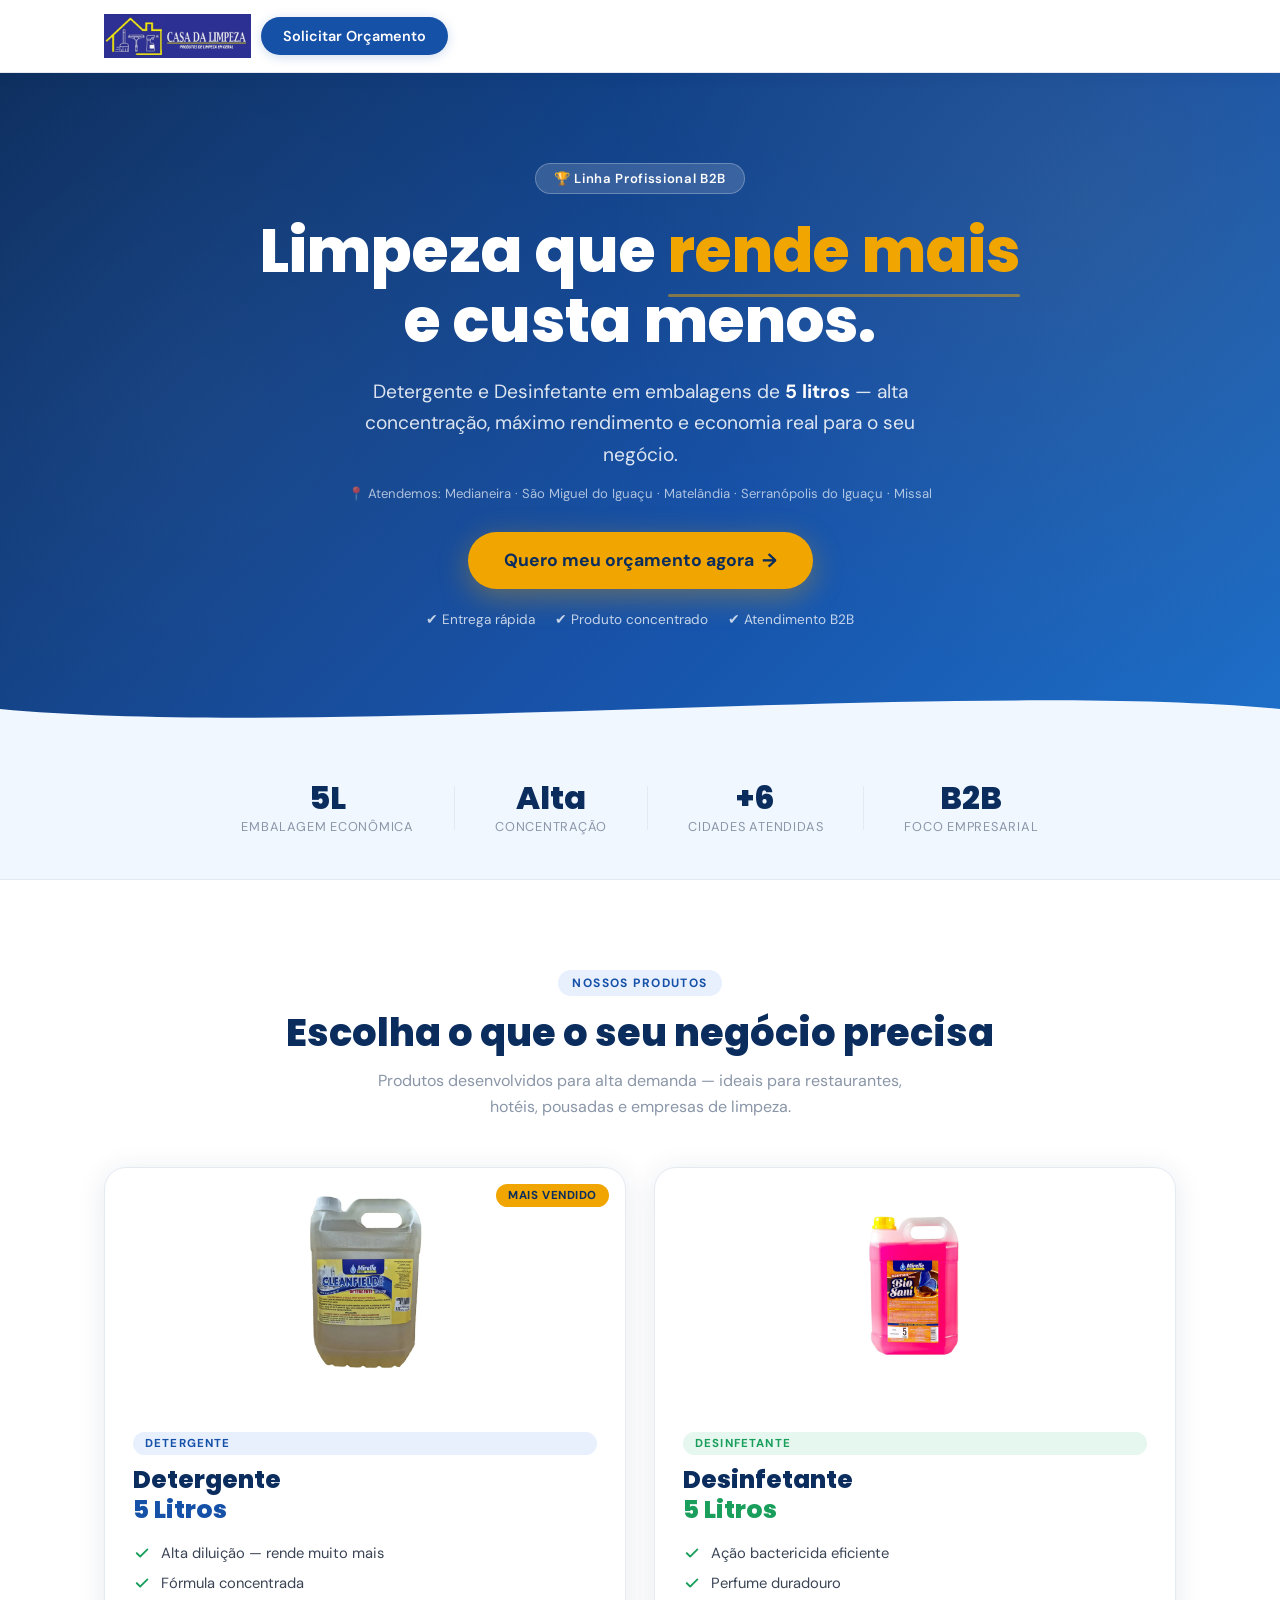
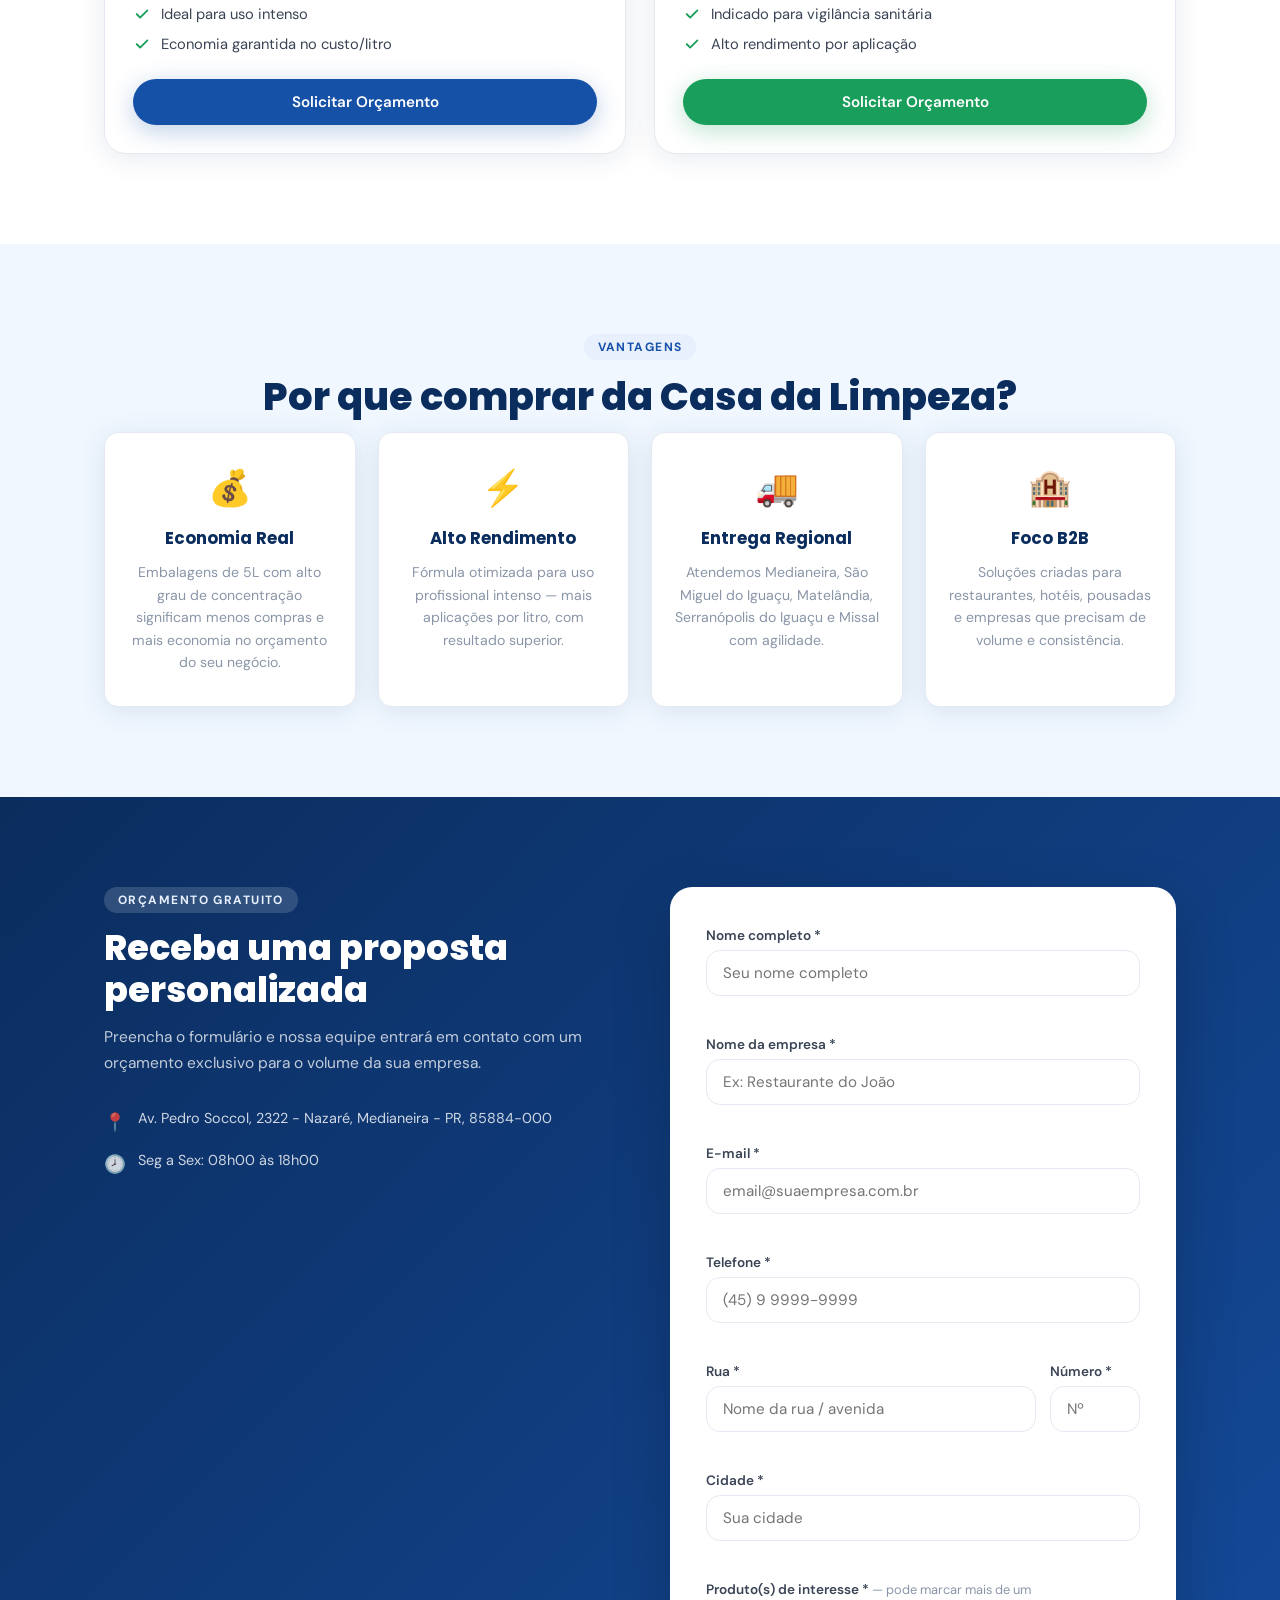
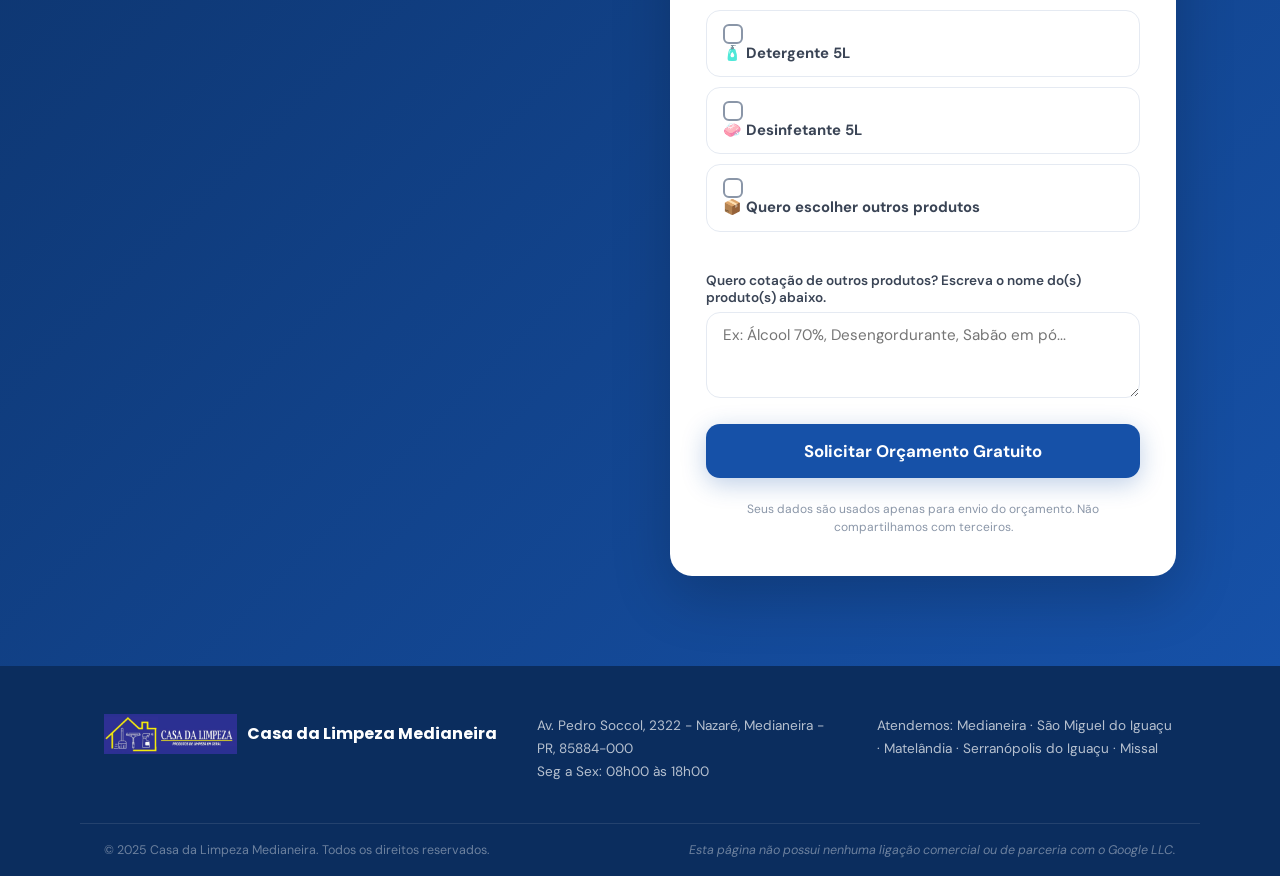
==== index.html @ df83e1aa "Update index.html" ====
<!DOCTYPE html>
<html lang="pt-BR">
<head>
  <meta charset="UTF-8" />
  <meta name="viewport" content="width=device-width, initial-scale=1.0" />
  <meta name="description" content="Casa da Limpeza Medianeira — Detergente e Desinfetante 5L de alto rendimento para restaurantes, hotéis e empresas. Solicite seu orçamento gratuito." />
  <meta name="robots" content="index, follow" />

  <!-- Google Ads Compliance: Esta página não possui nenhuma ligação comercial ou de parceria com o Google LLC. -->

  <title>Casa da Limpeza Medianeira | Produtos de Limpeza Profissional 5L</title>

  <!-- Google Tag Manager — substitua GTM-XXXXXXX pelo seu ID -->
  <script>(function(w,d,s,l,i){w[l]=w[l]||[];w[l].push({'gtm.start':
  new Date().getTime(),event:'gtm.js'});var f=d.getElementsByTagName(s)[0],
  j=d.createElement(s),dl=l!='dataLayer'?'&l='+l:'';j.async=true;j.src=
  'https://www.googletagmanager.com/gtm.js?id='+i+dl;f.parentNode.insertBefore(j,f);
  })(window,document,'script','dataLayer','GTM-XXXXXXX');</script>
  <!-- Fim Google Tag Manager -->

  <link rel="preconnect" href="https://fonts.googleapis.com" />
  <link rel="preconnect" href="https://fonts.gstatic.com" crossorigin />
  <link href="https://fonts.googleapis.com/css2?family=Poppins:wght@700;800&family=DM+Sans:opsz,wght@9..40,400;9..40,500;9..40,600&display=swap" rel="stylesheet" />
  <link rel="stylesheet" href="css/style.css" />
</head>
<body>

  <!-- GTM noscript -->
  <noscript><iframe src="https://www.googletagmanager.com/ns.html?id=GTM-XXXXXXX"
  height="0" width="0" style="display:none;visibility:hidden"></iframe></noscript>

  <!-- ===== HEADER ===== -->
  <header class="site-header">
    <div class="container header-inner">
      <div class="logo">
        <div class="logo">
  <img src="img/logo.png" alt="Casa da Limpeza Medianeira" class="logo-img" loading="lazy"
       onerror="this.style.display='none';document.querySelector('.logo-text').style.display='block'" />
  <span class="logo-text" style="display:none;">Casa da Limpeza</span>
      <a href="#formulario" class="btn btn-header">Solicitar Orçamento</a>
    </div>
  </header>

  <!-- ===== HERO ===== -->
  <section class="hero">
    <div class="hero-bg-pattern"></div>
    <div class="container hero-inner">
      <div class="hero-badge">🏆 Linha Profissional B2B</div>
      <h1 class="hero-title">
        Limpeza que <span class="highlight">rende mais</span><br/>e custa menos.
      </h1>
      <p class="hero-sub">
        Detergente e Desinfetante em embalagens de <strong>5 litros</strong> — alta concentração,
        máximo rendimento e economia real para o seu negócio.
      </p>
      <div class="hero-regions">
        📍 Atendemos: Medianeira · São Miguel do Iguaçu · Matelândia · Serranópolis do Iguaçu · Missal
      </div>
      <a href="#formulario" class="btn btn-hero">
        Quero meu orçamento agora <span class="btn-arrow">→</span>
      </a>
      <div class="hero-trust">
        <span>✔ Entrega rápida</span>
        <span>✔ Produto concentrado</span>
        <span>✔ Atendimento B2B</span>
      </div>
    </div>
    <div class="hero-wave">
      <svg viewBox="0 0 1440 80" preserveAspectRatio="none" xmlns="http://www.w3.org/2000/svg">
        <path d="M0,40 C360,80 1080,0 1440,40 L1440,80 L0,80 Z" fill="#f0f7ff"/>
      </svg>
    </div>
  </section>

  <!-- ===== STATS ===== -->
  <section class="stats-bar">
    <div class="container stats-inner">
      <div class="stat-item"><strong>5L</strong><span>Embalagem econômica</span></div>
      <div class="stat-divider"></div>
      <div class="stat-item"><strong>Alta</strong><span>Concentração</span></div>
      <div class="stat-divider"></div>
      <div class="stat-item"><strong>+6</strong><span>Cidades atendidas</span></div>
      <div class="stat-divider"></div>
      <div class="stat-item"><strong>B2B</strong><span>Foco empresarial</span></div>
    </div>
  </section>

  <!-- ===== PRODUTOS ===== -->
  <section class="produtos" id="produtos">
    <div class="container">
      <div class="section-label">Nossos Produtos</div>
      <h2 class="section-title">Escolha o que o seu negócio precisa</h2>
      <p class="section-sub">Produtos desenvolvidos para alta demanda — ideais para restaurantes, hotéis, pousadas e empresas de limpeza.</p>

      <div class="produtos-grid">

        <!-- Detergente -->
        <div class="produto-card">
          <div class="card-badge">Mais Vendido</div>
          <div class="card-img-wrap card-img-wrap--white">
            <img src="img/detergente.webp" alt="Detergente 5 Litros" loading="lazy" class="card-img" />
          </div>
          <div class="card-body">
            <div class="card-tag">Detergente</div>
            <h3 class="card-title">Detergente<br/><span>5 Litros</span></h3>
            <ul class="card-features">
              <li><svg class="icon-check" viewBox="0 0 20 20"><path d="M16.7 5.3a1 1 0 0 0-1.4 0L8 12.6 4.7 9.3a1 1 0 0 0-1.4 1.4l4 4a1 1 0 0 0 1.4 0l8-8a1 1 0 0 0 0-1.4z"/></svg>Alta diluição — rende muito mais</li>
              <li><svg class="icon-check" viewBox="0 0 20 20"><path d="M16.7 5.3a1 1 0 0 0-1.4 0L8 12.6 4.7 9.3a1 1 0 0 0-1.4 1.4l4 4a1 1 0 0 0 1.4 0l8-8a1 1 0 0 0 0-1.4z"/></svg>Fórmula concentrada</li>
              <li><svg class="icon-check" viewBox="0 0 20 20"><path d="M16.7 5.3a1 1 0 0 0-1.4 0L8 12.6 4.7 9.3a1 1 0 0 0-1.4 1.4l4 4a1 1 0 0 0 1.4 0l8-8a1 1 0 0 0 0-1.4z"/></svg>Ideal para uso intenso</li>
              <li><svg class="icon-check" viewBox="0 0 20 20"><path d="M16.7 5.3a1 1 0 0 0-1.4 0L8 12.6 4.7 9.3a1 1 0 0 0-1.4 1.4l4 4a1 1 0 0 0 1.4 0l8-8a1 1 0 0 0 0-1.4z"/></svg>Economia garantida no custo/litro</li>
            </ul>
            <a href="#formulario" class="btn btn-card" data-fill="detergente">Solicitar Orçamento</a>
          </div>
        </div>

        <!-- Desinfetante -->
        <div class="produto-card">
          <div class="card-img-wrap card-img-wrap--white">
            <img src="img/desinfetante.webp" alt="Desinfetante 5 Litros" loading="lazy" class="card-img" />
          </div>
          <div class="card-body">
            <div class="card-tag card-tag--green">Desinfetante</div>
            <h3 class="card-title">Desinfetante<br/><span class="txt-green">5 Litros</span></h3>
            <ul class="card-features">
              <li><svg class="icon-check icon-check--green" viewBox="0 0 20 20"><path d="M16.7 5.3a1 1 0 0 0-1.4 0L8 12.6 4.7 9.3a1 1 0 0 0-1.4 1.4l4 4a1 1 0 0 0 1.4 0l8-8a1 1 0 0 0 0-1.4z"/></svg>Ação bactericida eficiente</li>
              <li><svg class="icon-check icon-check--green" viewBox="0 0 20 20"><path d="M16.7 5.3a1 1 0 0 0-1.4 0L8 12.6 4.7 9.3a1 1 0 0 0-1.4 1.4l4 4a1 1 0 0 0 1.4 0l8-8a1 1 0 0 0 0-1.4z"/></svg>Perfume duradouro</li>
              <li><svg class="icon-check icon-check--green" viewBox="0 0 20 20"><path d="M16.7 5.3a1 1 0 0 0-1.4 0L8 12.6 4.7 9.3a1 1 0 0 0-1.4 1.4l4 4a1 1 0 0 0 1.4 0l8-8a1 1 0 0 0 0-1.4z"/></svg>Indicado para vigilância sanitária</li>
              <li><svg class="icon-check icon-check--green" viewBox="0 0 20 20"><path d="M16.7 5.3a1 1 0 0 0-1.4 0L8 12.6 4.7 9.3a1 1 0 0 0-1.4 1.4l4 4a1 1 0 0 0 1.4 0l8-8a1 1 0 0 0 0-1.4z"/></svg>Alto rendimento por aplicação</li>
            </ul>
            <a href="#formulario" class="btn btn-card btn-card--green" data-fill="desinfetante">Solicitar Orçamento</a>
          </div>
        </div>

      </div>
    </div>
  </section>

  <!-- ===== VANTAGENS ===== -->
  <section class="porque lazy-section">
    <div class="container">
      <div class="section-label">Vantagens</div>
      <h2 class="section-title">Por que comprar da Casa da Limpeza?</h2>
      <div class="vantagens-grid">
        <div class="vantagem-card lazy-item"><div class="vantagem-icon">💰</div><h4>Economia Real</h4><p>Embalagens de 5L com alto grau de concentração significam menos compras e mais economia no orçamento do seu negócio.</p></div>
        <div class="vantagem-card lazy-item"><div class="vantagem-icon">⚡</div><h4>Alto Rendimento</h4><p>Fórmula otimizada para uso profissional intenso — mais aplicações por litro, com resultado superior.</p></div>
        <div class="vantagem-card lazy-item"><div class="vantagem-icon">🚚</div><h4>Entrega Regional</h4><p>Atendemos Medianeira, São Miguel do Iguaçu, Matelândia, Serranópolis do Iguaçu e Missal com agilidade.</p></div>
        <div class="vantagem-card lazy-item"><div class="vantagem-icon">🏨</div><h4>Foco B2B</h4><p>Soluções criadas para restaurantes, hotéis, pousadas e empresas que precisam de volume e consistência.</p></div>
      </div>
    </div>
  </section>

  <!-- ===== FORMULÁRIO ===== -->
  <section class="formulario-section" id="formulario">
    <div class="container form-container">

      <div class="form-left lazy-section">
        <div class="section-label section-label--white">Orçamento Gratuito</div>
        <h2 class="form-title">Receba uma proposta<br/>personalizada</h2>
        <p class="form-desc">Preencha o formulário e nossa equipe entrará em contato com um orçamento exclusivo para o volume da sua empresa.</p>
        <div class="form-info">
          <div class="info-item"><span class="info-icon">📍</span><span>Av. Pedro Soccol, 2322 - Nazaré, Medianeira - PR, 85884-000</span></div>
          <div class="info-item"><span class="info-icon">🕗</span><span>Seg a Sex: 08h00 às 18h00</span></div>
        </div>
      </div>

      <div class="form-right">
        <form id="lead-form" class="lead-form" novalidate>

          <!-- DADOS PESSOAIS -->
          <div class="form-group">
            <label for="nome">Nome completo *</label>
            <input type="text" id="nome" name="nome" placeholder="Seu nome completo" required autocomplete="name" />
            <span class="field-error" id="erro-nome"></span>
          </div>

          <div class="form-group">
            <label for="empresa">Nome da empresa *</label>
            <input type="text" id="empresa" name="empresa" placeholder="Ex: Restaurante do João" required />
            <span class="field-error" id="erro-empresa"></span>
          </div>

          <div class="form-group">
            <label for="email">E-mail *</label>
            <input type="email" id="email" name="email" placeholder="email@suaempresa.com.br" required autocomplete="email" />
            <span class="field-error" id="erro-email"></span>
          </div>

          <div class="form-group">
            <label for="telefone">Telefone *</label>
            <input type="tel" id="telefone" name="telefone" placeholder="(45) 9 9999-9999" maxlength="16" required autocomplete="tel" />
            <span class="field-error" id="erro-telefone"></span>
          </div>

          <!-- ENDEREÇO -->
          <div class="form-row">
            <div class="form-group form-group--grow">
              <label for="rua">Rua *</label>
              <input type="text" id="rua" name="rua" placeholder="Nome da rua / avenida" required autocomplete="address-line1" />
              <span class="field-error" id="erro-rua"></span>
            </div>
            <div class="form-group form-group--num">
              <label for="numero">Número *</label>
              <input type="text" id="numero" name="numero" placeholder="Nº" required />
              <span class="field-error" id="erro-numero"></span>
            </div>
          </div>

          <div class="form-group">
            <label for="cidade">Cidade *</label>
            <input type="text" id="cidade" name="cidade" placeholder="Sua cidade" required autocomplete="address-level2" />
            <span class="field-error" id="erro-cidade"></span>
          </div>

          <!-- PRODUTOS SELECIONADOS: IMAGENS -->
          <div class="produtos-selecionados" id="produtos-selecionados" style="display:none;">
            <p class="produtos-selecionados__label">Produto(s) selecionado(s):</p>
            <div class="produtos-thumbs" id="produtos-thumbs"></div>
          </div>

          <!-- CHECKBOXES DE PRODUTO -->
          <div class="form-group">
            <label class="label-principal">Produto(s) de interesse *
              <span class="label-hint">— pode marcar mais de um</span>
            </label>
            <div class="checkboxes-wrap">

              <label class="checkbox-item" for="cb-detergente">
                <input type="checkbox" id="cb-detergente" name="produtos" value="Detergente 5L" />
                <span class="checkbox-custom"></span>
                <span class="checkbox-label"><strong>🧴 Detergente 5L</strong></span>
              </label>

              <label class="checkbox-item" for="cb-desinfetante">
                <input type="checkbox" id="cb-desinfetante" name="produtos" value="Desinfetante 5L" />
                <span class="checkbox-custom"></span>
                <span class="checkbox-label"><strong>🧼 Desinfetante 5L</strong></span>
              </label>

              <label class="checkbox-item" for="cb-outros">
                <input type="checkbox" id="cb-outros" name="produtos" value="Quero escolher outros produtos" />
                <span class="checkbox-custom"></span>
                <span class="checkbox-label"><strong>📦 Quero escolher outros produtos</strong></span>
              </label>

            </div>
            <span class="field-error" id="erro-produtos"></span>
          </div>

          <!-- TEXTAREA: OUTROS PRODUTOS -->
          <div class="form-group">
            <label for="outros-produtos">Quero cotação de outros produtos? Escreva o nome do(s) produto(s) abaixo.</label>
            <textarea id="outros-produtos" name="outros-produtos" rows="3"
              placeholder="Ex: Álcool 70%, Desengordurante, Sabão em pó..."></textarea>
          </div>

          <button type="submit" class="btn btn-submit" id="btn-submit">
            <span class="btn-text">Solicitar Orçamento Gratuito</span>
            <span class="btn-loader" style="display:none;">⏳ Enviando...</span>
          </button>

          <p class="form-legal">Seus dados são usados apenas para envio do orçamento. Não compartilhamos com terceiros.</p>
        </form>

        <div class="form-success" id="form-success" style="display:none;">
          <div class="success-icon">✅</div>
          <h3>Recebemos sua solicitação!</h3>
          <p>Nossa equipe entrará em contato em breve com sua proposta personalizada.</p>
        </div>
      </div>

    </div>
  </section>

  <!-- ===== FOOTER ===== -->
  <footer class="site-footer">
    <div class="container footer-inner">
      <div class="footer-logo">
        <img src="img/logo.png" alt="Casa da Limpeza" loading="lazy" onerror="this.style.display='none'" />
        <span>Casa da Limpeza Medianeira</span>
      </div>
      <div class="footer-info">
        <p>Av. Pedro Soccol, 2322 - Nazaré, Medianeira - PR, 85884-000</p>
        <p>Seg a Sex: 08h00 às 18h00</p>
      </div>
      <div class="footer-regions">
        <p>Atendemos: Medianeira · São Miguel do Iguaçu · Matelândia · Serranópolis do Iguaçu · Missal</p>
      </div>
    </div>
    <div class="footer-bottom">
      <p>© 2025 Casa da Limpeza Medianeira. Todos os direitos reservados.</p>
      <p class="footer-disclaimer">Esta página não possui nenhuma ligação comercial ou de parceria com o Google LLC.</p>
    </div>
  </footer>

  <script src="js/main.js"></script>
</body>
</html>
---- css/style.css ----
/* =============================================
   CASA DA LIMPEZA — style.css
   Fonte: Poppins (display) + DM Sans (body)
   Paleta: Azul profissional + Verde higiene
============================================= */

:root {
  --blue-dark:   #0b2d5e;
  --blue-mid:    #1651a8;
  --blue-light:  #e8f0fe;
  --green:       #1a9e5c;
  --green-light: #e6f7ef;
  --accent:      #f0a500;
  --white:       #ffffff;
  --gray-50:     #f0f7ff;
  --gray-100:    #e5eaf2;
  --gray-400:    #8a96a8;
  --gray-700:    #3a4455;
  --gray-900:    #111827;
  --radius:      14px;
  --radius-lg:   22px;
  --shadow-card: 0 4px 28px rgba(11,45,94,0.10);
  --shadow-btn:  0 6px 24px rgba(21,81,168,0.28);
  --transition:  0.25s ease;
  --font-display:'Poppins', sans-serif;
  --font-body:   'DM Sans', sans-serif;
}

*, *::before, *::after { box-sizing: border-box; margin: 0; padding: 0; }
html { scroll-behavior: smooth; }
body {
  font-family: var(--font-body);
  color: var(--gray-900);
  background: var(--white);
  -webkit-font-smoothing: antialiased;
  overflow-x: hidden;
}
img { max-width: 100%; display: block; }
a { text-decoration: none; }

/* ---- CONTAINER ---- */
.container {
  width: 100%;
  max-width: 1120px;
  margin: 0 auto;
  padding: 0 24px;
}

/* =============================================
   BOTÕES
============================================= */
.btn {
  display: inline-flex;
  align-items: center;
  gap: 8px;
  font-family: var(--font-body);
  font-weight: 600;
  font-size: 1rem;
  border-radius: 50px;
  cursor: pointer;
  transition: var(--transition);
  border: none;
  outline: none;
  text-align: center;
}

.btn-header {
  background: var(--blue-mid);
  color: var(--white);
  padding: 10px 22px;
  font-size: 0.9rem;
  box-shadow: 0 2px 12px rgba(21,81,168,0.2);
}
.btn-header:hover { background: var(--blue-dark); transform: translateY(-1px); }

.btn-hero {
  background: var(--accent);
  color: var(--blue-dark);
  padding: 16px 36px;
  font-size: 1.1rem;
  font-weight: 700;
  box-shadow: 0 8px 30px rgba(240,165,0,0.35);
  margin-top: 28px;
}
.btn-hero:hover { transform: translateY(-3px); box-shadow: 0 12px 36px rgba(240,165,0,0.45); }
.btn-arrow { font-size: 1.2rem; transition: transform 0.2s; }
.btn-hero:hover .btn-arrow { transform: translateX(4px); }

.btn-card {
  background: var(--blue-mid);
  color: var(--white);
  padding: 13px 28px;
  font-size: 0.95rem;
  width: 100%;
  justify-content: center;
  box-shadow: var(--shadow-btn);
}
.btn-card:hover { background: var(--blue-dark); transform: translateY(-2px); }
.btn-card--green { background: var(--green); box-shadow: 0 6px 24px rgba(26,158,92,0.28); }
.btn-card--green:hover { background: #157a48; }

.btn-submit {
  background: var(--blue-mid);
  color: var(--white);
  padding: 16px 32px;
  font-size: 1.05rem;
  font-weight: 700;
  width: 100%;
  justify-content: center;
  box-shadow: var(--shadow-btn);
  margin-top: 8px;
  border-radius: var(--radius);
}
.btn-submit:hover { background: var(--blue-dark); transform: translateY(-2px); }
.btn-submit:disabled { opacity: 0.7; cursor: not-allowed; transform: none; }

/* =============================================
   LABELS E TÍTULOS DE SEÇÃO
============================================= */
.section-label {
  display: inline-block;
  font-size: 0.75rem;
  font-weight: 700;
  letter-spacing: 0.12em;
  text-transform: uppercase;
  color: var(--blue-mid);
  background: var(--blue-light);
  border-radius: 50px;
  padding: 5px 14px;
  margin-bottom: 14px;
}
.section-label--white {
  color: var(--blue-light);
  background: rgba(255,255,255,0.15);
}
.section-title {
  font-family: var(--font-display);
  font-size: clamp(1.7rem, 3.5vw, 2.4rem);
  font-weight: 800;
  color: var(--blue-dark);
  line-height: 1.2;
  margin-bottom: 12px;
}
.section-sub {
  color: var(--gray-400);
  font-size: 1rem;
  max-width: 560px;
  line-height: 1.6;
  margin: 0 auto 48px;
  text-align: center;
}

/* =============================================
   HEADER
============================================= */
.site-header {
  position: sticky;
  top: 0;
  z-index: 100;
  background: var(--white);
  border-bottom: 1px solid var(--gray-100);
  box-shadow: 0 2px 16px rgba(11,45,94,0.07);
}
.header-inner {
  display: flex;
  align-items: center;
  justify-content: space-between;
  padding-top: 14px;
  padding-bottom: 14px;
}
.logo { display: flex; align-items: center; gap: 10px; }
.logo-img { height: 44px; width: auto; }
.logo-text {
  font-family: var(--font-display);
  font-weight: 800;
  font-size: 1.1rem;
  color: var(--blue-dark);
}

/* =============================================
   HERO
============================================= */
.hero {
  position: relative;
  background: linear-gradient(135deg, var(--blue-dark) 0%, var(--blue-mid) 60%, #1e6fc8 100%);
  color: var(--white);
  padding: 90px 0 110px;
  overflow: hidden;
  text-align: center;
}
.hero-bg-pattern {
  position: absolute;
  inset: 0;
  background-image:
    radial-gradient(circle at 15% 50%, rgba(255,255,255,0.04) 0%, transparent 50%),
    radial-gradient(circle at 85% 20%, rgba(240,165,0,0.08) 0%, transparent 40%);
  pointer-events: none;
}
.hero-inner {
  position: relative;
  z-index: 2;
  display: flex;
  flex-direction: column;
  align-items: center;
}
.hero-badge {
  display: inline-block;
  background: rgba(255,255,255,0.15);
  border: 1px solid rgba(255,255,255,0.25);
  border-radius: 50px;
  padding: 6px 18px;
  font-size: 0.82rem;
  font-weight: 600;
  letter-spacing: 0.05em;
  margin-bottom: 22px;
  backdrop-filter: blur(8px);
}
.hero-title {
  font-family: var(--font-display);
  font-size: clamp(2rem, 5.5vw, 3.8rem);
  font-weight: 800;
  line-height: 1.15;
  margin-bottom: 20px;
}
.highlight {
  color: var(--accent);
  position: relative;
}
.highlight::after {
  content: '';
  position: absolute;
  bottom: -4px; left: 0; right: 0;
  height: 3px;
  background: var(--accent);
  border-radius: 2px;
  opacity: 0.5;
}
.hero-sub {
  font-size: clamp(1rem, 2vw, 1.2rem);
  color: rgba(255,255,255,0.85);
  max-width: 580px;
  line-height: 1.65;
}
.hero-sub strong { color: var(--white); }
.hero-regions {
  font-size: 0.82rem;
  color: rgba(255,255,255,0.65);
  margin-top: 12px;
  line-height: 1.6;
}
.hero-trust {
  display: flex;
  gap: 20px;
  flex-wrap: wrap;
  justify-content: center;
  margin-top: 22px;
  font-size: 0.85rem;
  color: rgba(255,255,255,0.75);
}
.hero-wave {
  position: absolute;
  bottom: -1px; left: 0; right: 0;
  line-height: 0;
}
.hero-wave svg { width: 100%; height: 60px; }

/* =============================================
   STATS
============================================= */
.stats-bar {
  background: var(--gray-50);
  padding: 36px 0;
  border-bottom: 1px solid var(--gray-100);
}
.stats-inner {
  display: flex;
  align-items: center;
  justify-content: center;
  flex-wrap: wrap;
}
.stat-item {
  display: flex;
  flex-direction: column;
  align-items: center;
  padding: 8px 40px;
  text-align: center;
}
.stat-item strong {
  font-family: var(--font-display);
  font-size: 2rem;
  font-weight: 800;
  color: var(--blue-dark);
  line-height: 1;
}
.stat-item span {
  font-size: 0.8rem;
  color: var(--gray-400);
  margin-top: 4px;
  text-transform: uppercase;
  letter-spacing: 0.06em;
}
.stat-divider {
  width: 1px;
  height: 44px;
  background: var(--gray-100);
}

/* =============================================
   PRODUTOS
============================================= */
.produtos {
  padding: 90px 0;
  text-align: center;
}
.produtos-grid {
  display: grid;
  grid-template-columns: 1fr 1fr;
  gap: 28px;
  margin-top: 8px;
}
.produto-card {
  background: var(--white);
  border: 1.5px solid var(--gray-100);
  border-radius: var(--radius-lg);
  box-shadow: var(--shadow-card);
  position: relative;
  overflow: hidden;
  transition: transform 0.3s ease, box-shadow 0.3s ease;
  text-align: left;
  display: flex;
  flex-direction: column;
}
.produto-card:hover {
  transform: translateY(-6px);
  box-shadow: 0 16px 48px rgba(11,45,94,0.15);
}
.card-badge {
  position: absolute;
  top: 16px; right: 16px;
  background: var(--accent);
  color: var(--blue-dark);
  font-size: 0.72rem;
  font-weight: 700;
  padding: 4px 12px;
  border-radius: 50px;
  text-transform: uppercase;
  letter-spacing: 0.05em;
  z-index: 2;
}
.card-img-wrap {
  display: flex;
  align-items: center;
  justify-content: center;
  min-height: 220px;
  padding: 28px;
}
.card-img-wrap--blue { background: linear-gradient(135deg, var(--blue-light) 0%, #ddeeff 100%); }
.card-img-wrap--green { background: linear-gradient(135deg, var(--green-light) 0%, #c8f0dc 100%); }
.card-img {
  max-height: 180px;
  object-fit: contain;
  transition: transform 0.3s ease;
}
.produto-card:hover .card-img { transform: scale(1.05); }
.card-body { padding: 28px; flex: 1; display: flex; flex-direction: column; }
.card-tag {
  display: inline-block;
  font-size: 0.72rem;
  font-weight: 700;
  letter-spacing: 0.1em;
  text-transform: uppercase;
  color: var(--blue-mid);
  background: var(--blue-light);
  border-radius: 50px;
  padding: 4px 12px;
  margin-bottom: 10px;
}
.card-tag--green { color: var(--green); background: var(--green-light); }
.card-title {
  font-family: var(--font-display);
  font-size: 1.55rem;
  font-weight: 800;
  color: var(--blue-dark);
  line-height: 1.2;
  margin-bottom: 18px;
}
.card-title span { color: var(--blue-mid); }
.txt-green { color: var(--green) !important; }
.card-features {
  list-style: none;
  margin-bottom: 24px;
  flex: 1;
  display: flex;
  flex-direction: column;
  gap: 10px;
}
.card-features li {
  display: flex;
  align-items: flex-start;
  gap: 10px;
  font-size: 0.92rem;
  color: var(--gray-700);
  line-height: 1.4;
}
.icon-check { width: 18px; height: 18px; fill: var(--green); flex-shrink: 0; margin-top: 1px; }
.icon-check--green { fill: var(--green); }

/* =============================================
   VANTAGENS
============================================= */
.porque {
  background: var(--gray-50);
  padding: 90px 0;
  text-align: center;
}
.vantagens-grid {
  display: grid;
  grid-template-columns: repeat(4, 1fr);
  gap: 22px;
  margin-top: 8px;
}
.vantagem-card {
  background: var(--white);
  border-radius: var(--radius);
  padding: 32px 22px;
  text-align: center;
  box-shadow: var(--shadow-card);
  border: 1px solid var(--gray-100);
  transition: transform 0.3s ease;
}
.vantagem-card:hover { transform: translateY(-4px); }
.vantagem-icon { font-size: 2.2rem; margin-bottom: 14px; display: block; }
.vantagem-card h4 {
  font-family: var(--font-display);
  font-size: 1.05rem;
  font-weight: 700;
  color: var(--blue-dark);
  margin-bottom: 10px;
}
.vantagem-card p { font-size: 0.88rem; color: var(--gray-400); line-height: 1.6; }

/* =============================================
   FORMULÁRIO
============================================= */
.formulario-section {
  background: linear-gradient(135deg, var(--blue-dark) 0%, var(--blue-mid) 100%);
  padding: 90px 0;
}
.form-container {
  display: grid;
  grid-template-columns: 1fr 1fr;
  gap: 60px;
  align-items: start;
}
.form-title {
  font-family: var(--font-display);
  font-size: clamp(1.6rem, 3vw, 2.2rem);
  font-weight: 800;
  color: var(--white);
  line-height: 1.2;
  margin-bottom: 14px;
}
.form-desc {
  color: rgba(255,255,255,0.75);
  font-size: 0.97rem;
  line-height: 1.65;
  margin-bottom: 32px;
}
.form-info { display: flex; flex-direction: column; gap: 14px; }
.info-item {
  display: flex;
  align-items: flex-start;
  gap: 12px;
  color: rgba(255,255,255,0.8);
  font-size: 0.9rem;
  line-height: 1.5;
}
.info-icon { font-size: 1.1rem; flex-shrink: 0; margin-top: 1px; }

/* ---- CARD DO FORM ---- */
.form-right {
  background: var(--white);
  border-radius: var(--radius-lg);
  padding: 40px 36px;
  box-shadow: 0 20px 60px rgba(0,0,0,0.2);
}
.lead-form { display: flex; flex-direction: column; gap: 18px; }

/* ---- GRUPOS ---- */
.form-group { display: flex; flex-direction: column; gap: 6px; }
.form-row {
  display: flex;
  gap: 14px;
  align-items: flex-start;
}
.form-group--grow { flex: 1; }
.form-group--num { width: 90px; flex-shrink: 0; }

.form-group label,
.label-principal {
  font-size: 0.85rem;
  font-weight: 600;
  color: var(--gray-700);
  display: block;
}
.label-hint {
  font-weight: 400;
  font-size: 0.8rem;
  color: var(--gray-400);
}

/* ---- INPUTS ---- */
.form-group input,
.form-group textarea {
  width: 100%;
  padding: 12px 16px;
  border: 1.5px solid var(--gray-100);
  border-radius: var(--radius);
  font-family: var(--font-body);
  font-size: 0.95rem;
  color: var(--gray-900);
  background: var(--white);
  transition: border-color 0.2s, box-shadow 0.2s;
  outline: none;
  resize: vertical;
}
.form-group input:focus,
.form-group textarea:focus {
  border-color: var(--blue-mid);
  box-shadow: 0 0 0 3px rgba(21,81,168,0.12);
}
.form-group input.invalid,
.form-group textarea.invalid { border-color: #e53935; box-shadow: 0 0 0 3px rgba(229,57,53,0.10); }
.form-group input.valid { border-color: var(--green); }

.field-error { font-size: 0.78rem; color: #e53935; min-height: 16px; display: block; }

/* =============================================
   PRODUTOS SELECIONADOS — THUMBS
============================================= */
.produtos-selecionados {
  background: var(--gray-50);
  border: 1.5px solid var(--gray-100);
  border-radius: var(--radius);
  padding: 16px;
  transition: all 0.3s ease;
}
.produtos-selecionados__label {
  font-size: 0.8rem;
  font-weight: 600;
  color: var(--gray-400);
  text-transform: uppercase;
  letter-spacing: 0.08em;
  margin-bottom: 12px;
}
.produtos-thumbs {
  display: flex;
  gap: 12px;
  flex-wrap: wrap;
  align-items: center;
}
.produto-thumb {
  display: flex;
  flex-direction: column;
  align-items: center;
  gap: 6px;
  animation: fadeInThumb 0.3s ease;
}
@keyframes fadeInThumb {
  from { opacity: 0; transform: scale(0.85); }
  to   { opacity: 1; transform: scale(1); }
}
.produto-thumb img {
  width: 72px;
  height: 72px;
  object-fit: contain;
  border-radius: 10px;
  background: var(--white);
  border: 1.5px solid var(--gray-100);
  padding: 6px;
}
.produto-thumb span {
  font-size: 0.72rem;
  font-weight: 600;
  color: var(--blue-dark);
  text-align: center;
  max-width: 80px;
  line-height: 1.3;
}

/* =============================================
   CHECKBOXES CUSTOMIZADOS
============================================= */
.checkboxes-wrap {
  display: flex;
  flex-direction: column;
  gap: 10px;
  margin-top: 6px;
}
.checkbox-item {
  display: flex;
  align-items: center;
  gap: 12px;
  padding: 13px 16px;
  border: 1.5px solid var(--gray-100);
  border-radius: var(--radius);
  cursor: pointer;
  transition: border-color 0.2s, background 0.2s;
  user-select: none;
}
.checkbox-item:hover {
  border-color: var(--blue-mid);
  background: var(--blue-light);
}
.checkbox-item input[type="checkbox"] {
  display: none;
}
.checkbox-custom {
  width: 20px;
  height: 20px;
  border: 2px solid var(--gray-400);
  border-radius: 6px;
  flex-shrink: 0;
  display: flex;
  align-items: center;
  justify-content: center;
  transition: border-color 0.2s, background 0.2s;
  position: relative;
}
.checkbox-custom::after {
  content: '';
  width: 10px;
  height: 6px;
  border-left: 2px solid var(--white);
  border-bottom: 2px solid var(--white);
  transform: rotate(-45deg) translateY(-1px);
  opacity: 0;
  transition: opacity 0.15s;
}
.checkbox-item input[type="checkbox"]:checked ~ .checkbox-custom {
  background: var(--blue-mid);
  border-color: var(--blue-mid);
}
.checkbox-item input[type="checkbox"]:checked ~ .checkbox-custom::after {
  opacity: 1;
}
.checkbox-item input[type="checkbox"]:checked ~ .checkbox-label {
  color: var(--blue-dark);
}
.checkbox-item:has(input:checked) {
  border-color: var(--blue-mid);
  background: var(--blue-light);
}
.checkbox-label { font-size: 0.93rem; color: var(--gray-700); line-height: 1.3; }

/* ---- LEGAL ---- */
.form-legal {
  font-size: 0.75rem;
  color: var(--gray-400);
  text-align: center;
  line-height: 1.5;
  margin-top: 4px;
}

/* ---- SUCESSO ---- */
.form-success { text-align: center; padding: 48px 20px; }
.success-icon { font-size: 3.5rem; margin-bottom: 18px; }
.form-success h3 {
  font-family: var(--font-display);
  font-size: 1.5rem;
  color: var(--blue-dark);
  margin-bottom: 10px;
}
.form-success p { color: var(--gray-400); font-size: 0.95rem; line-height: 1.6; }

/* =============================================
   FOOTER
============================================= */
.site-footer {
  background: var(--blue-dark);
  color: rgba(255,255,255,0.7);
  padding: 48px 0 0;
}
.footer-inner {
  display: grid;
  grid-template-columns: auto 1fr 1fr;
  gap: 40px;
  align-items: start;
  padding-bottom: 40px;
}
.footer-logo { display: flex; align-items: center; gap: 10px; }
.footer-logo img { height: 40px; width: auto; }
.footer-logo span {
  font-family: var(--font-display);
  font-weight: 700;
  font-size: 1rem;
  color: var(--white);
}
.footer-info p, .footer-regions p { font-size: 0.85rem; line-height: 1.7; }
.footer-bottom {
  border-top: 1px solid rgba(255,255,255,0.1);
  padding: 18px 24px;
  display: flex;
  justify-content: space-between;
  align-items: center;
  flex-wrap: wrap;
  gap: 8px;
  font-size: 0.78rem;
  color: rgba(255,255,255,0.4);
  max-width: 1120px;
  margin: 0 auto;
  width: 100%;
}
.footer-disclaimer { font-style: italic; }

/* =============================================
   LAZY ANIMATION
============================================= */
.lazy-section, .lazy-item {
  opacity: 0;
  transform: translateY(28px);
  transition: opacity 0.55s ease, transform 0.55s ease;
}
.lazy-section.visible, .lazy-item.visible { opacity: 1; transform: translateY(0); }
.lazy-item:nth-child(2) { transition-delay: 0.1s; }
.lazy-item:nth-child(3) { transition-delay: 0.2s; }
.lazy-item:nth-child(4) { transition-delay: 0.3s; }

/* =============================================
   RESPONSIVE — TABLET (≤ 900px)
============================================= */
@media (max-width: 900px) {
  .vantagens-grid { grid-template-columns: 1fr 1fr; }
  .form-container { grid-template-columns: 1fr; gap: 36px; }
  .footer-inner { grid-template-columns: 1fr; gap: 20px; }
  .stat-item { padding: 8px 20px; }
  .stat-divider { display: none; }
}

/* =============================================
   RESPONSIVE — MOBILE (≤ 640px)
============================================= */
@media (max-width: 640px) {
  .hero { padding: 70px 0 90px; }
  .logo-img { height: 36px; }
  .btn-header { padding: 8px 16px; font-size: 0.82rem; }

  .produtos { padding: 60px 0; }
  .produtos-grid { grid-template-columns: 1fr; }
  .card-img-wrap { min-height: 180px; }

  .porque { padding: 60px 0; }
  .vantagens-grid { grid-template-columns: 1fr; }

  .formulario-section { padding: 60px 0; }
  .form-right { padding: 28px 20px; }

  .form-row { flex-direction: column; }
  .form-group--num { width: 100%; }

  .footer-bottom { flex-direction: column; text-align: center; }
}
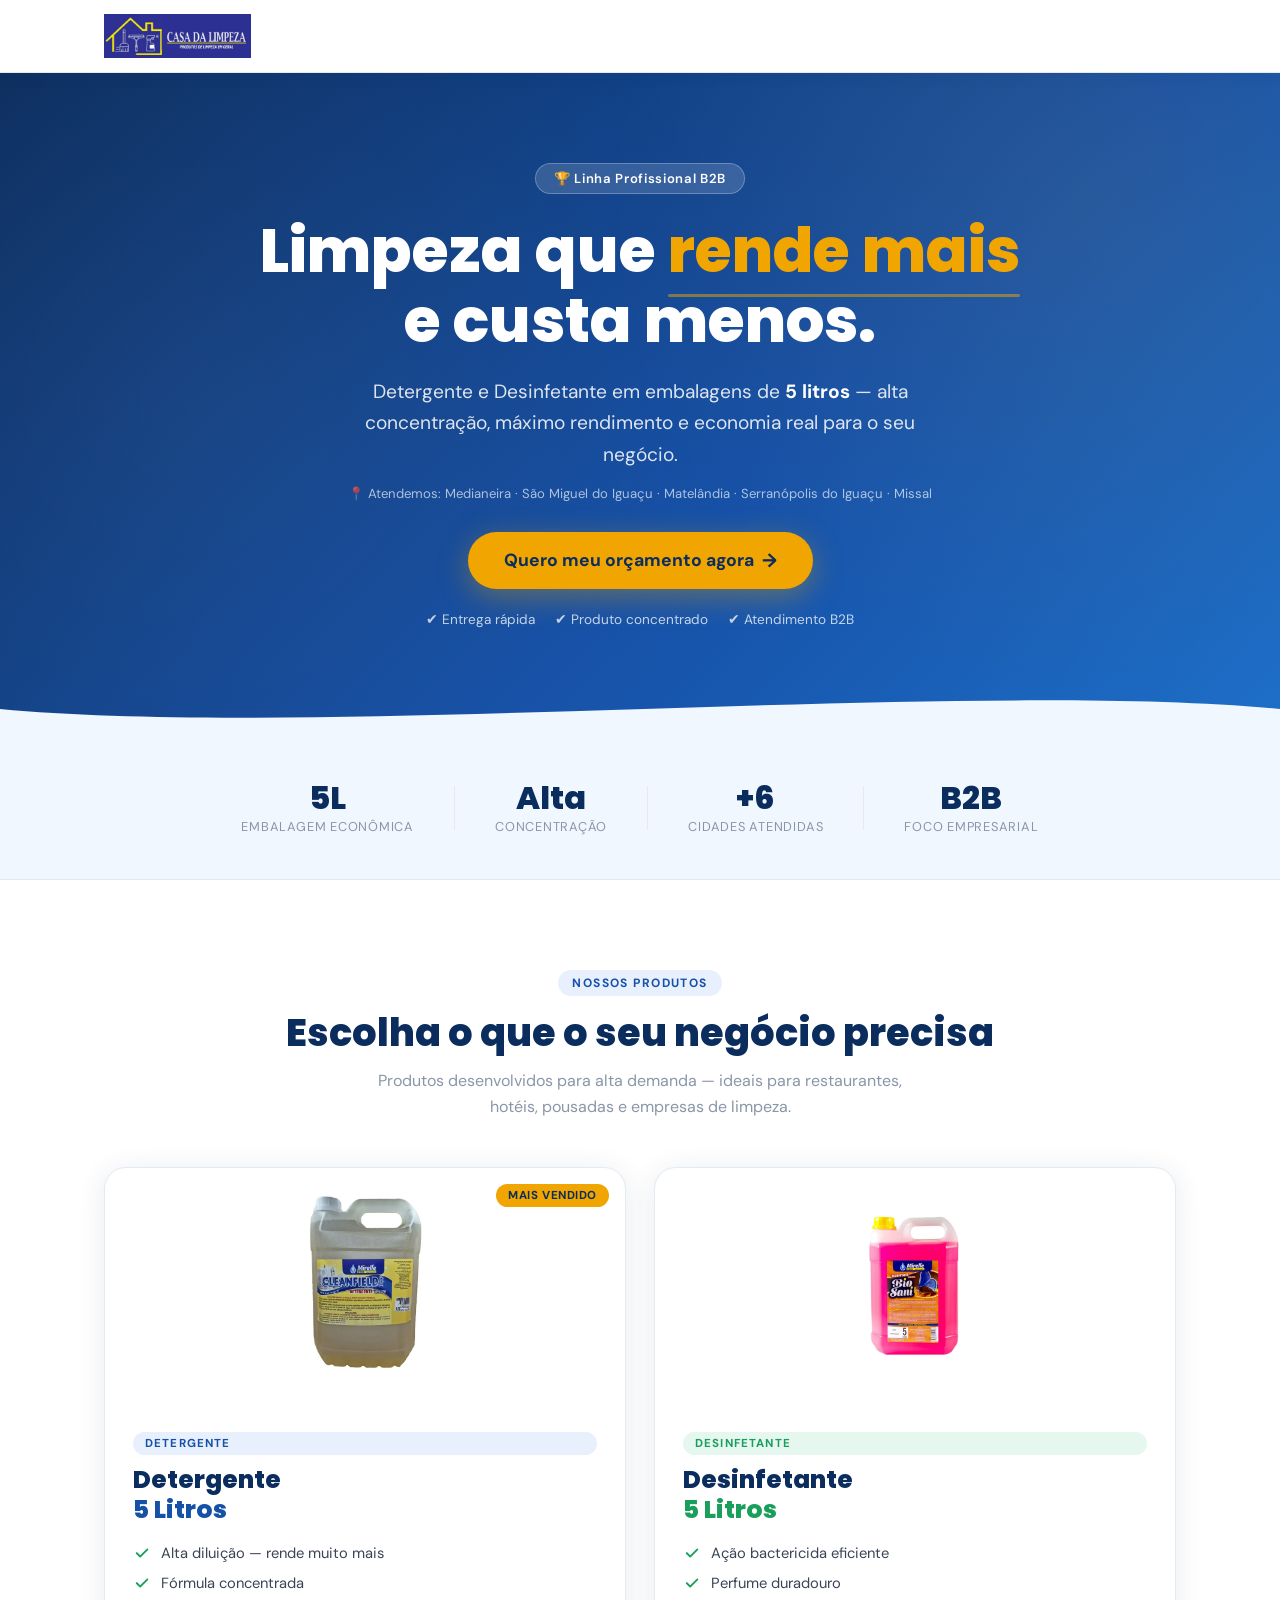
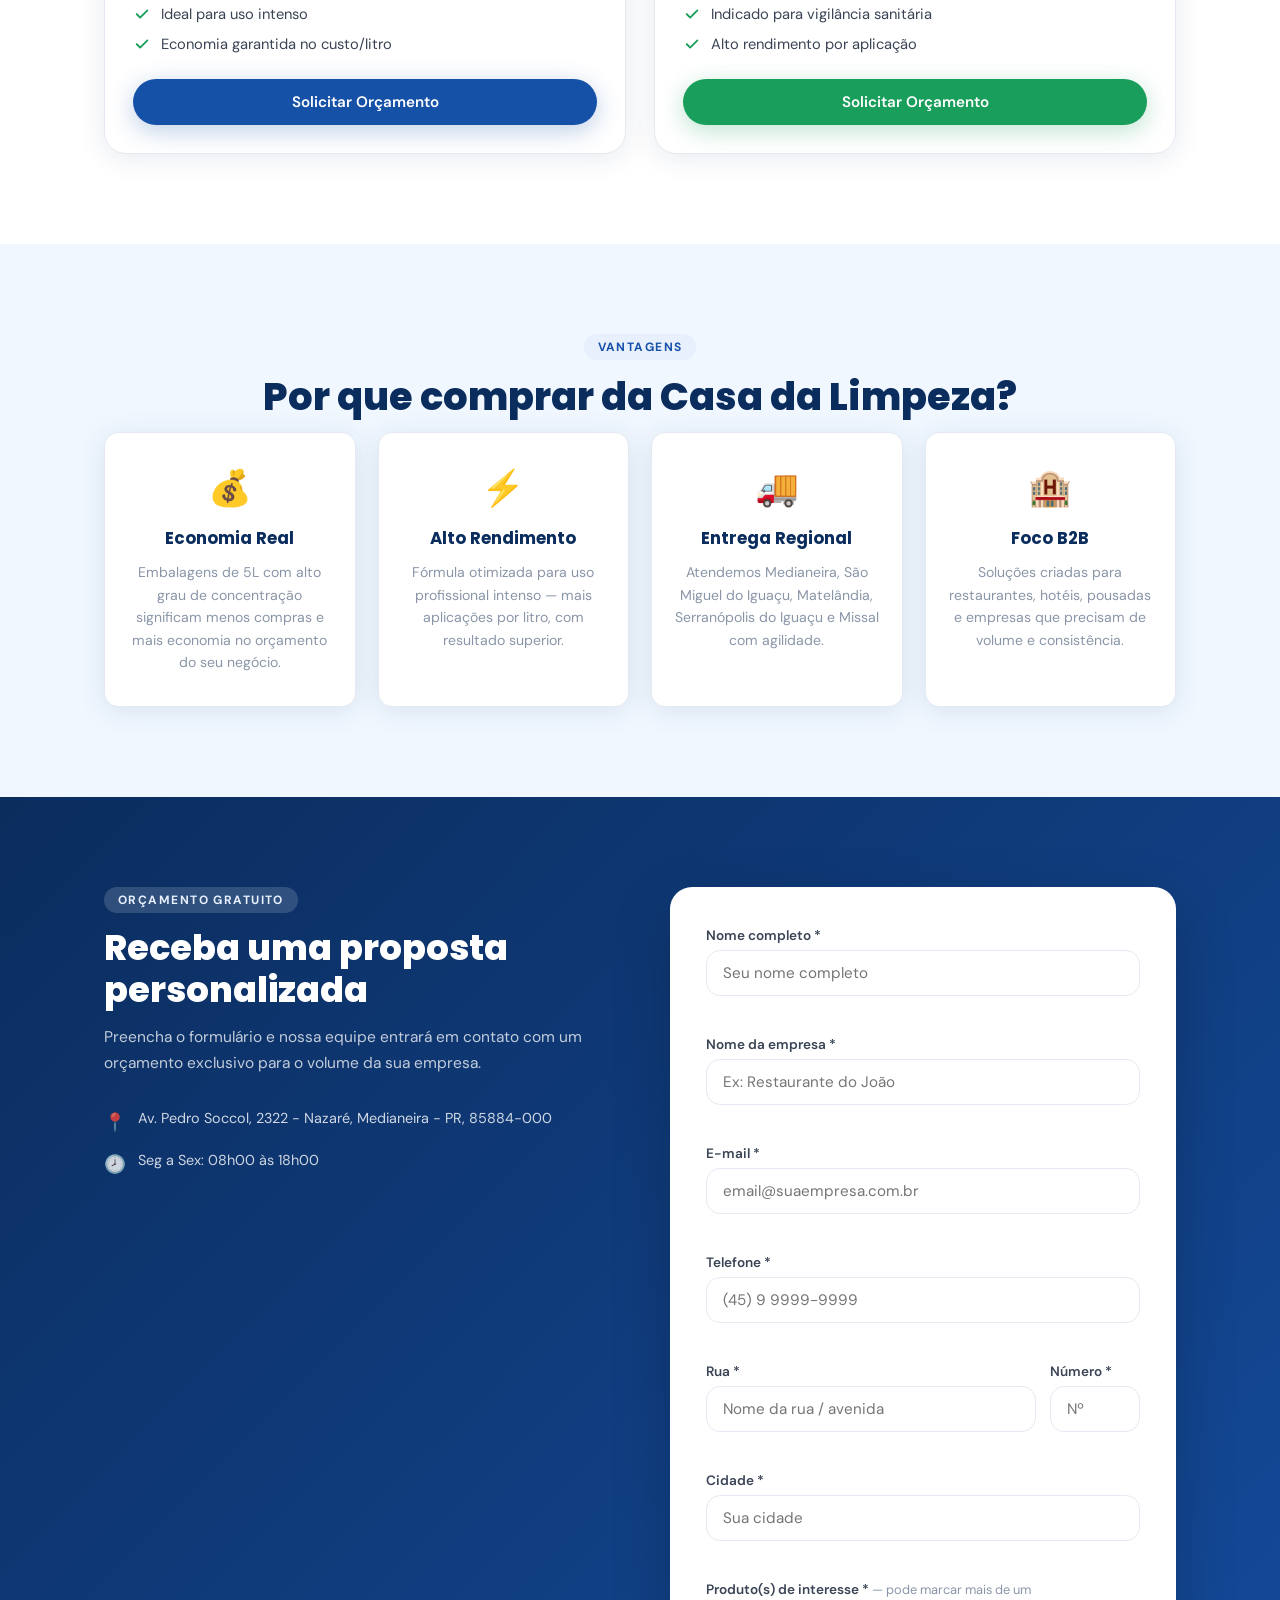
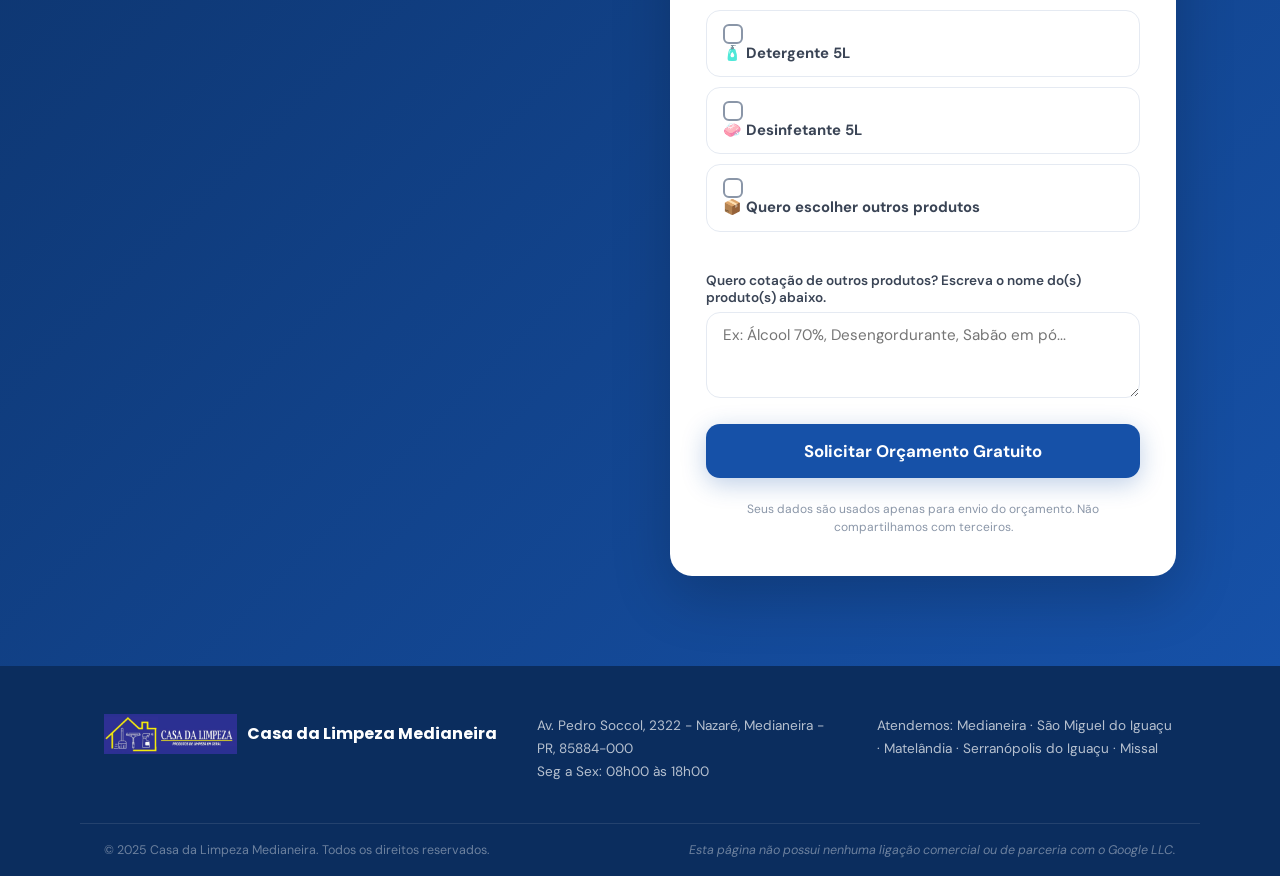
==== commit 32bd9a3b: "Update index.html" ====
--- a/index.html
+++ b/index.html
@@ -37,8 +37,7 @@
   <img src="img/logo.png" alt="Casa da Limpeza Medianeira" class="logo-img" loading="lazy"
        onerror="this.style.display='none';document.querySelector('.logo-text').style.display='block'" />
   <span class="logo-text" style="display:none;">Casa da Limpeza</span>
-      <a href="#formulario" class="btn btn-header">Solicitar Orçamento</a>
-    </div>
+</div>
   </header>
 
   <!-- ===== HERO ===== -->
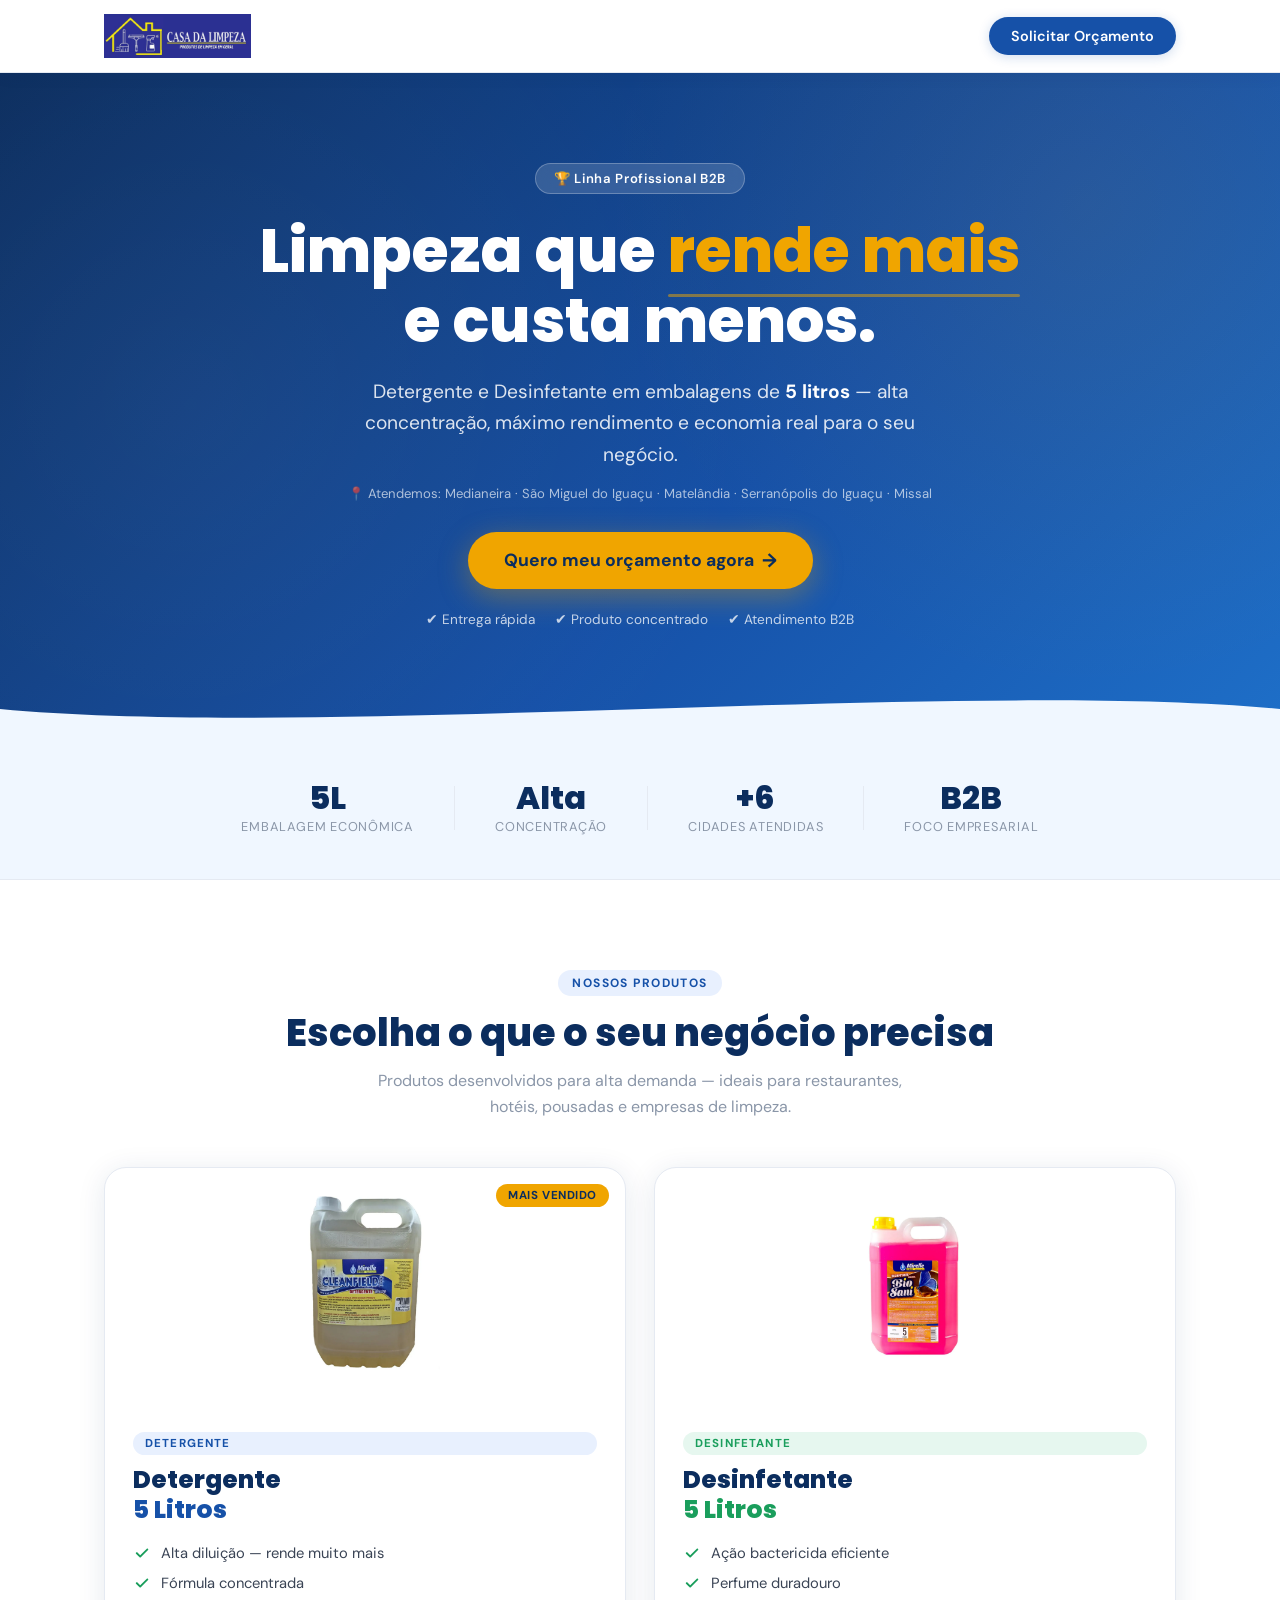
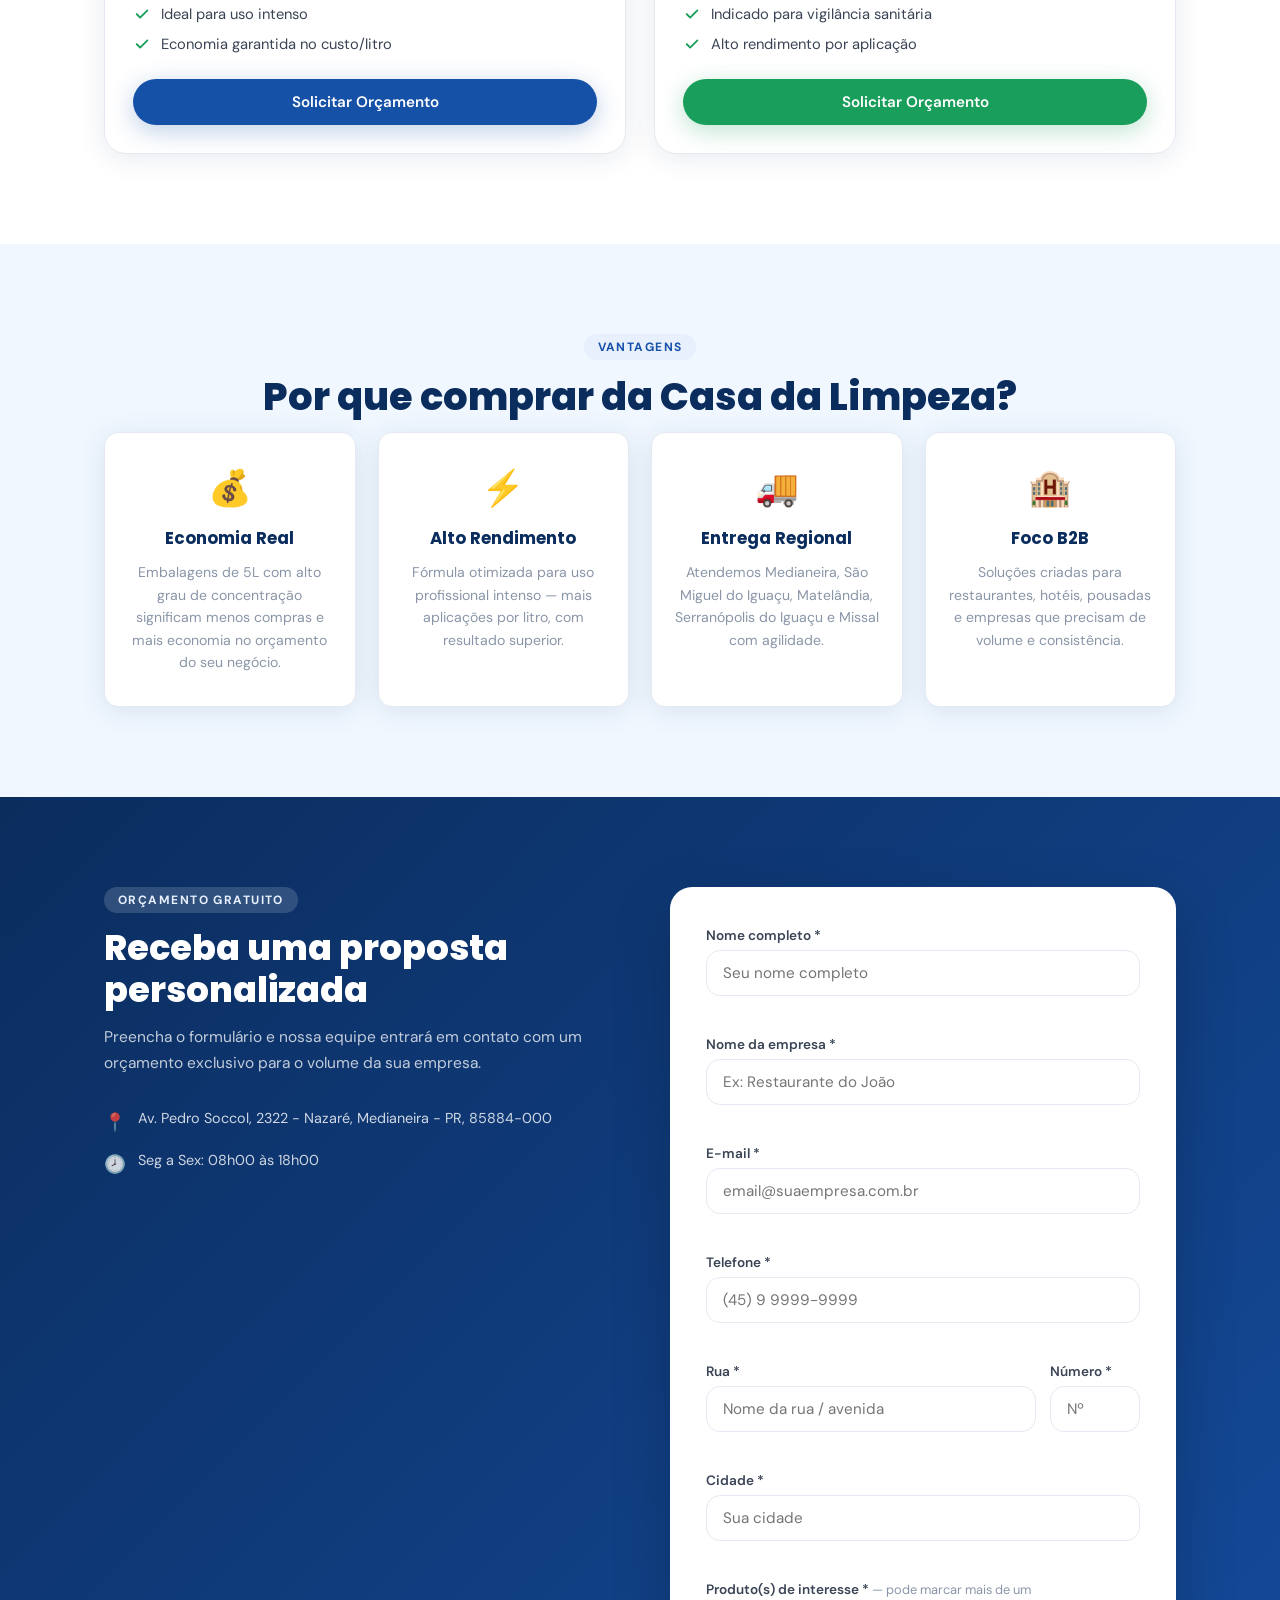
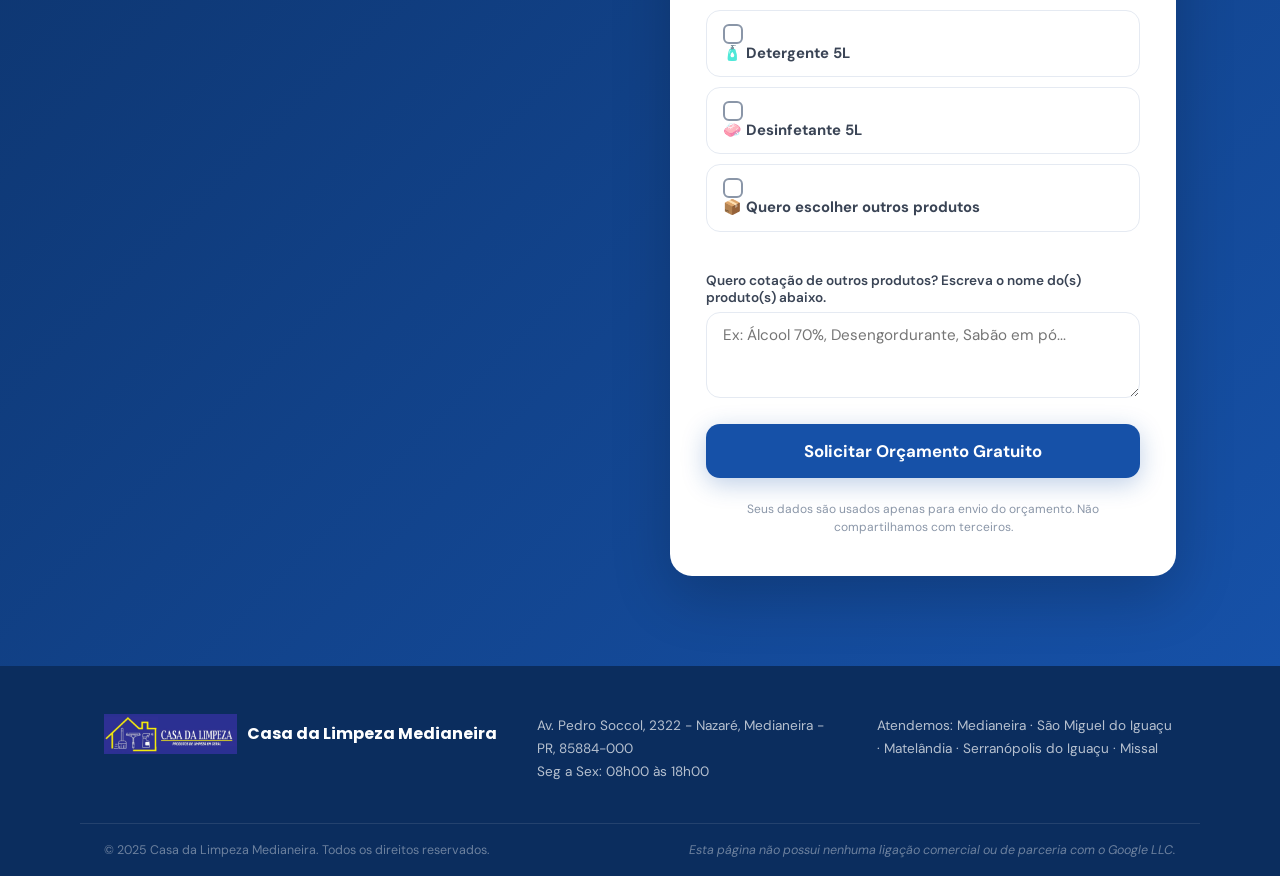
==== commit 4297a9f8: "Update index.html" ====
--- a/index.html
+++ b/index.html
@@ -33,11 +33,12 @@
   <header class="site-header">
     <div class="container header-inner">
       <div class="logo">
-        <div class="logo">
-  <img src="img/logo.png" alt="Casa da Limpeza Medianeira" class="logo-img" loading="lazy"
-       onerror="this.style.display='none';document.querySelector('.logo-text').style.display='block'" />
-  <span class="logo-text" style="display:none;">Casa da Limpeza</span>
-</div>
+        <img src="img/logo.png" alt="Casa da Limpeza Medianeira" class="logo-img" loading="lazy"
+             onerror="this.style.display='none';document.querySelector('.logo-text').style.display='block'" />
+        <span class="logo-text" style="display:none;">Casa da Limpeza</span>
+      </div>
+      <a href="#formulario" class="btn btn-header">Solicitar Orçamento</a>
+    </div>
   </header>
 
   <!-- ===== HERO ===== -->
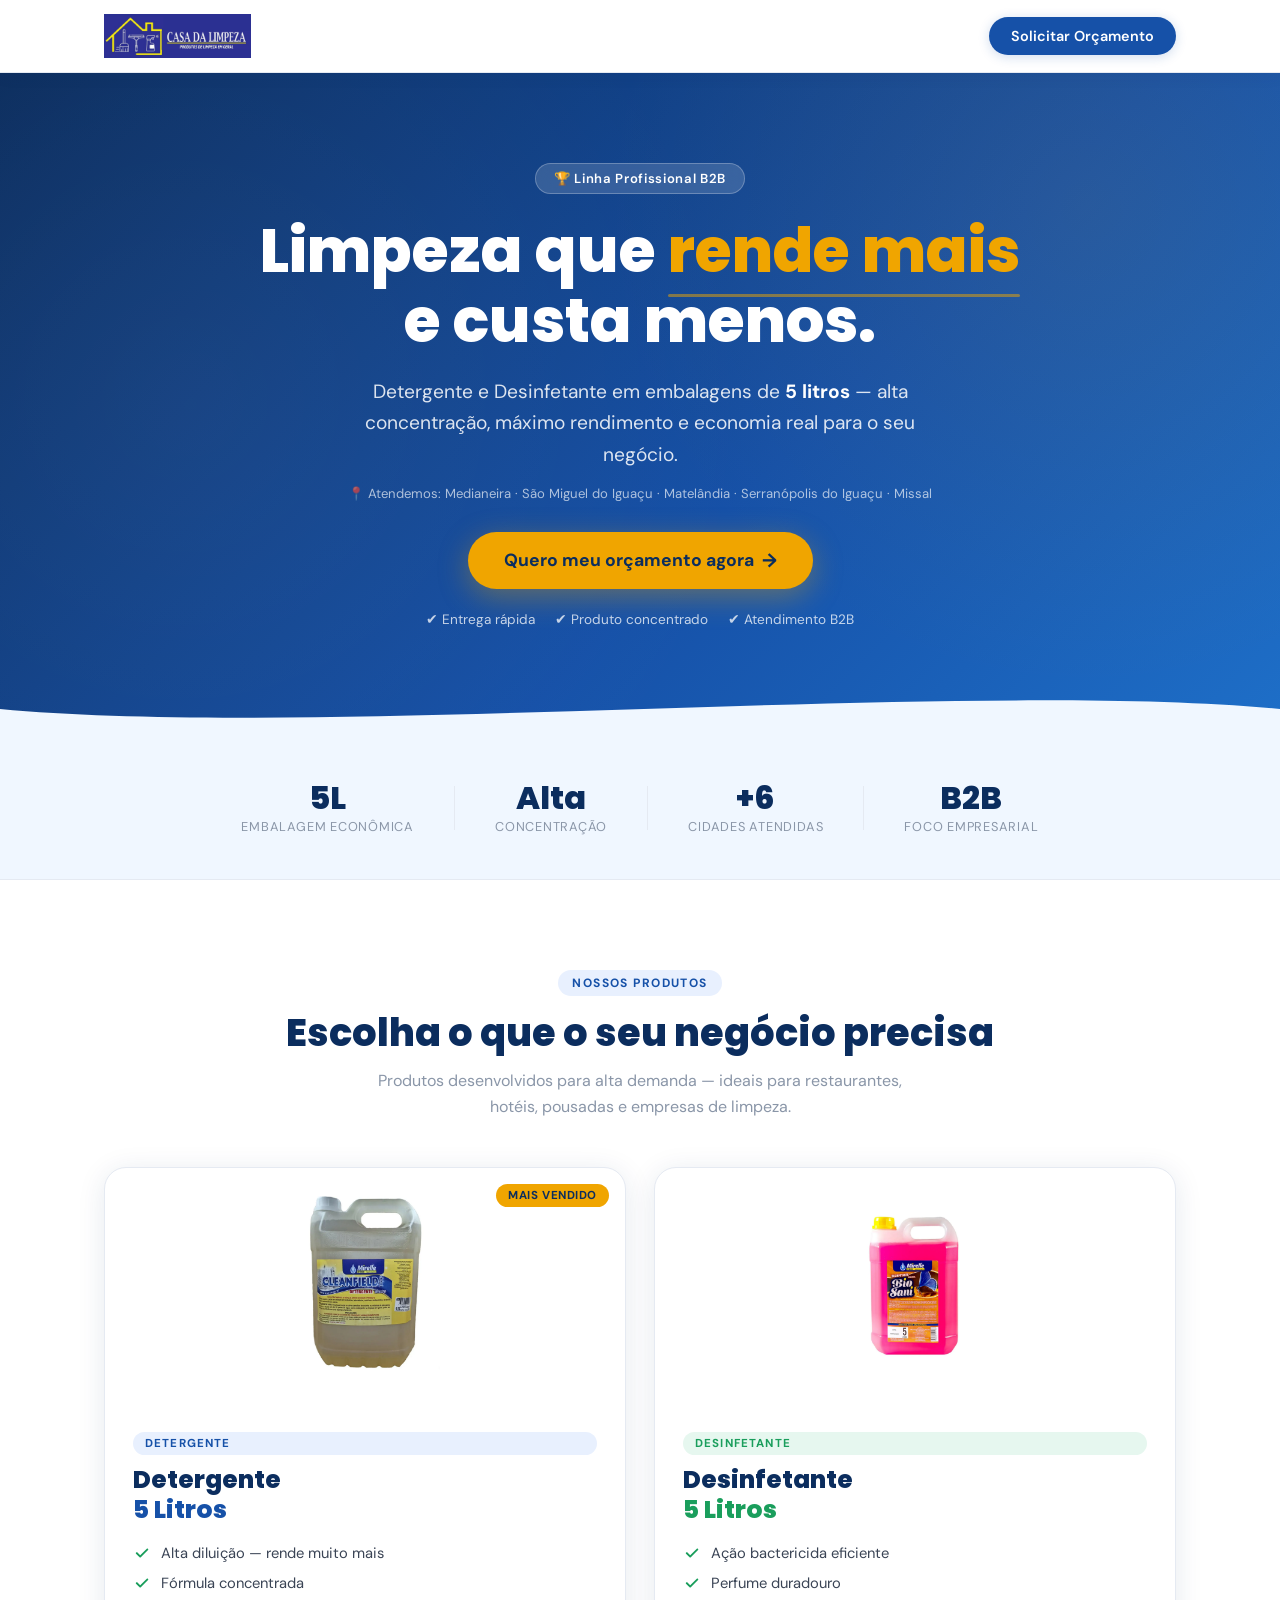
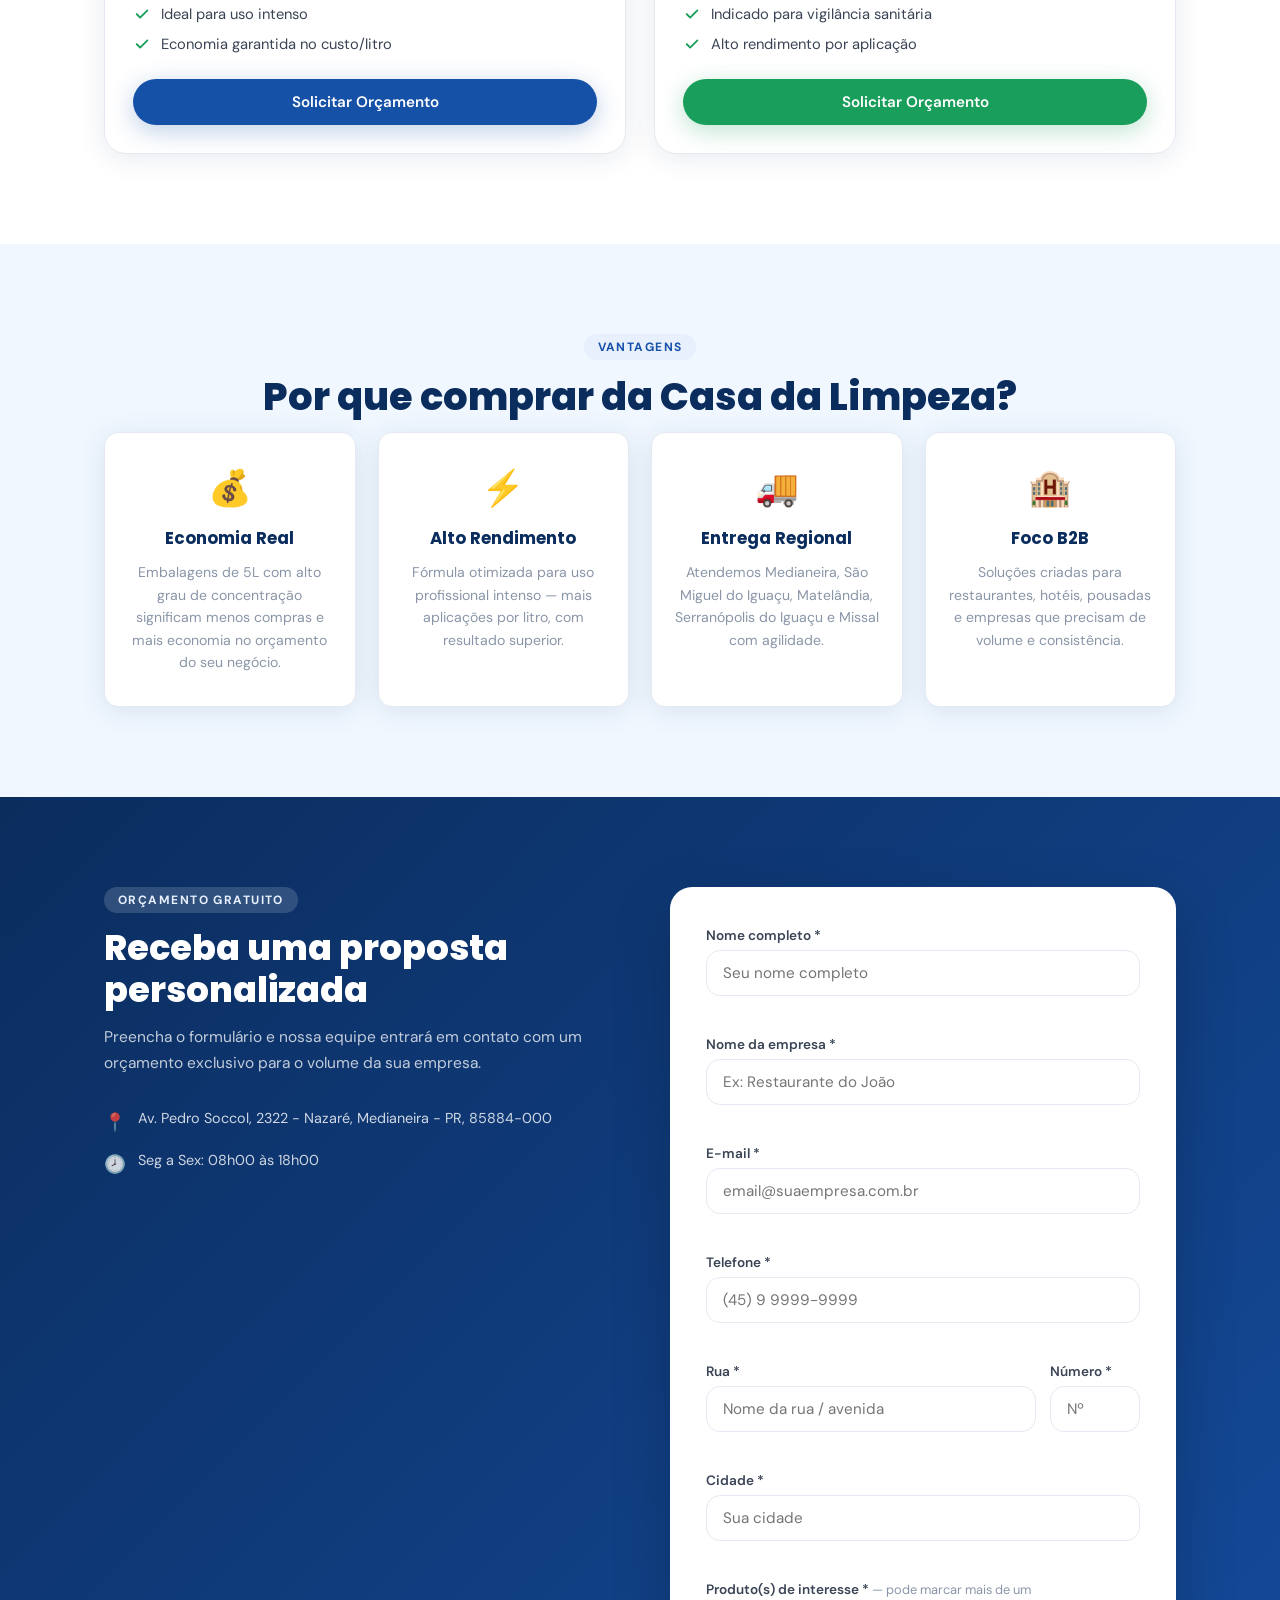
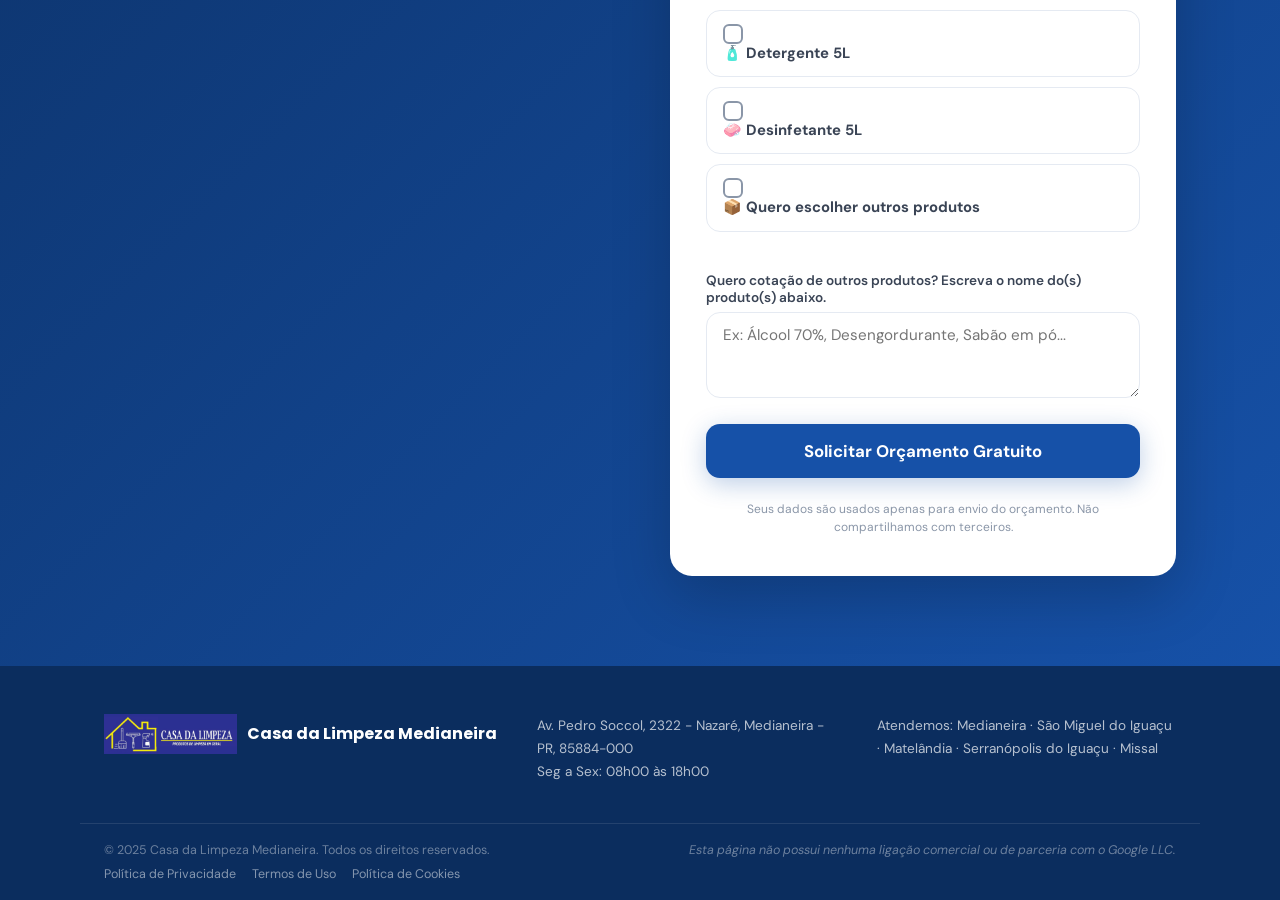
==== commit cd2dedae: "Update index.html" ====
--- a/index.html
+++ b/index.html
@@ -15,8 +15,18 @@
   new Date().getTime(),event:'gtm.js'});var f=d.getElementsByTagName(s)[0],
   j=d.createElement(s),dl=l!='dataLayer'?'&l='+l:'';j.async=true;j.src=
   'https://www.googletagmanager.com/gtm.js?id='+i+dl;f.parentNode.insertBefore(j,f);
-  })(window,document,'script','dataLayer','GTM-XXXXXXX');</script>
+  })(window,document,'script','dataLayer','GTM-TN493M34');</script>
   <!-- Fim Google Tag Manager -->
+
+  <!-- Google Analytics GA4 — substitua G-XXXXXXXX pelo seu ID -->
+<script async src="https://www.googletagmanager.com/gtag/js?id=G-7YTXRVLN77"></script>
+<script>
+  window.dataLayer = window.dataLayer || [];
+  function gtag(){ dataLayer.push(arguments); }
+  gtag('js', new Date());
+  gtag('config', 'G-7YTXRVLN77');
+</script>
+<!-- Fim Google Analytics -->
 
   <link rel="preconnect" href="https://fonts.googleapis.com" />
   <link rel="preconnect" href="https://fonts.gstatic.com" crossorigin />
@@ -26,7 +36,7 @@
 <body>
 
   <!-- GTM noscript -->
-  <noscript><iframe src="https://www.googletagmanager.com/ns.html?id=GTM-XXXXXXX"
+  <noscript><iframe src="https://www.googletagmanager.com/ns.html?id=GTM-TN493M34"
   height="0" width="0" style="display:none;visibility:hidden"></iframe></noscript>
 
   <!-- ===== HEADER ===== -->
@@ -289,6 +299,11 @@
     <div class="footer-bottom">
       <p>© 2025 Casa da Limpeza Medianeira. Todos os direitos reservados.</p>
       <p class="footer-disclaimer">Esta página não possui nenhuma ligação comercial ou de parceria com o Google LLC.</p>
+<div style="display:flex;gap:16px;flex-wrap:wrap;justify-content:flex-end;">
+  <a href="privacidade.html" style="color:rgba(255,255,255,0.5);font-size:0.78rem;">Política de Privacidade</a>
+  <a href="termos.html" style="color:rgba(255,255,255,0.5);font-size:0.78rem;">Termos de Uso</a>
+  <a href="cookies.html" style="color:rgba(255,255,255,0.5);font-size:0.78rem;">Política de Cookies</a>
+</div>
     </div>
   </footer>
 
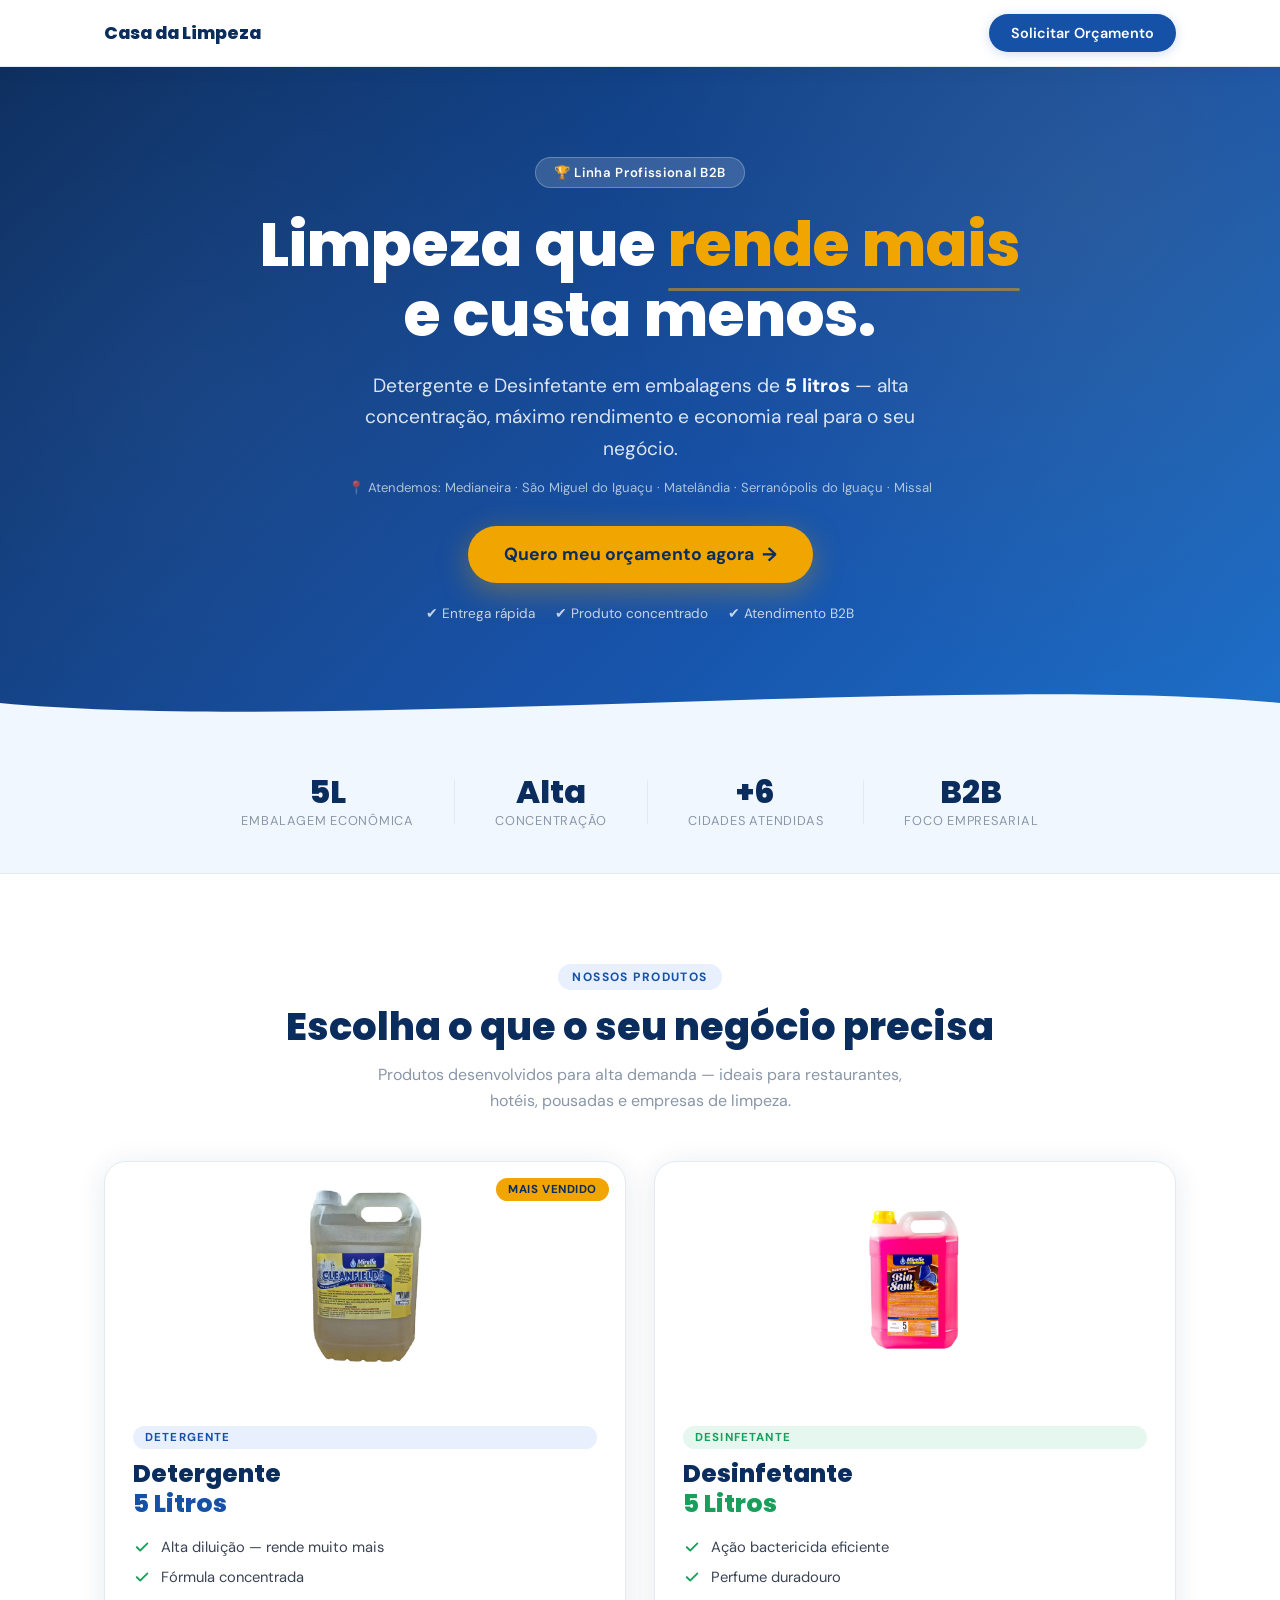
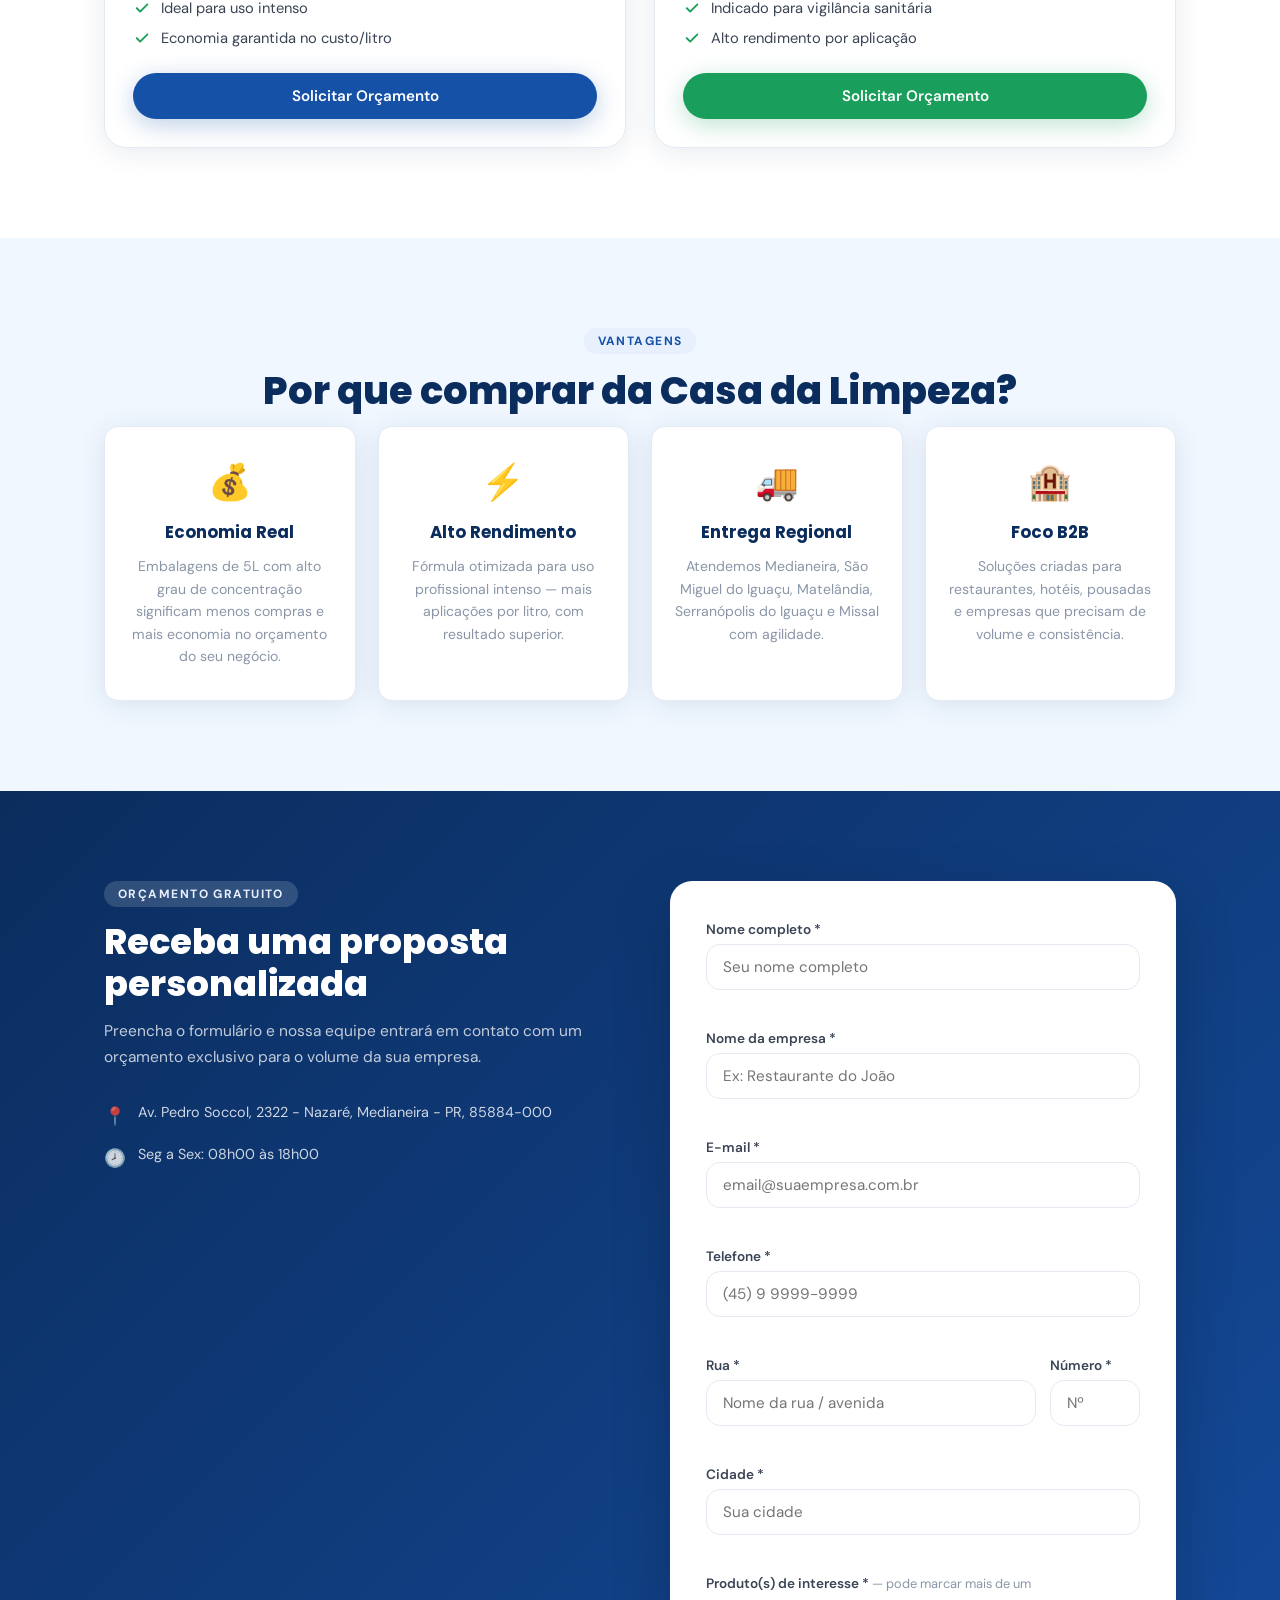
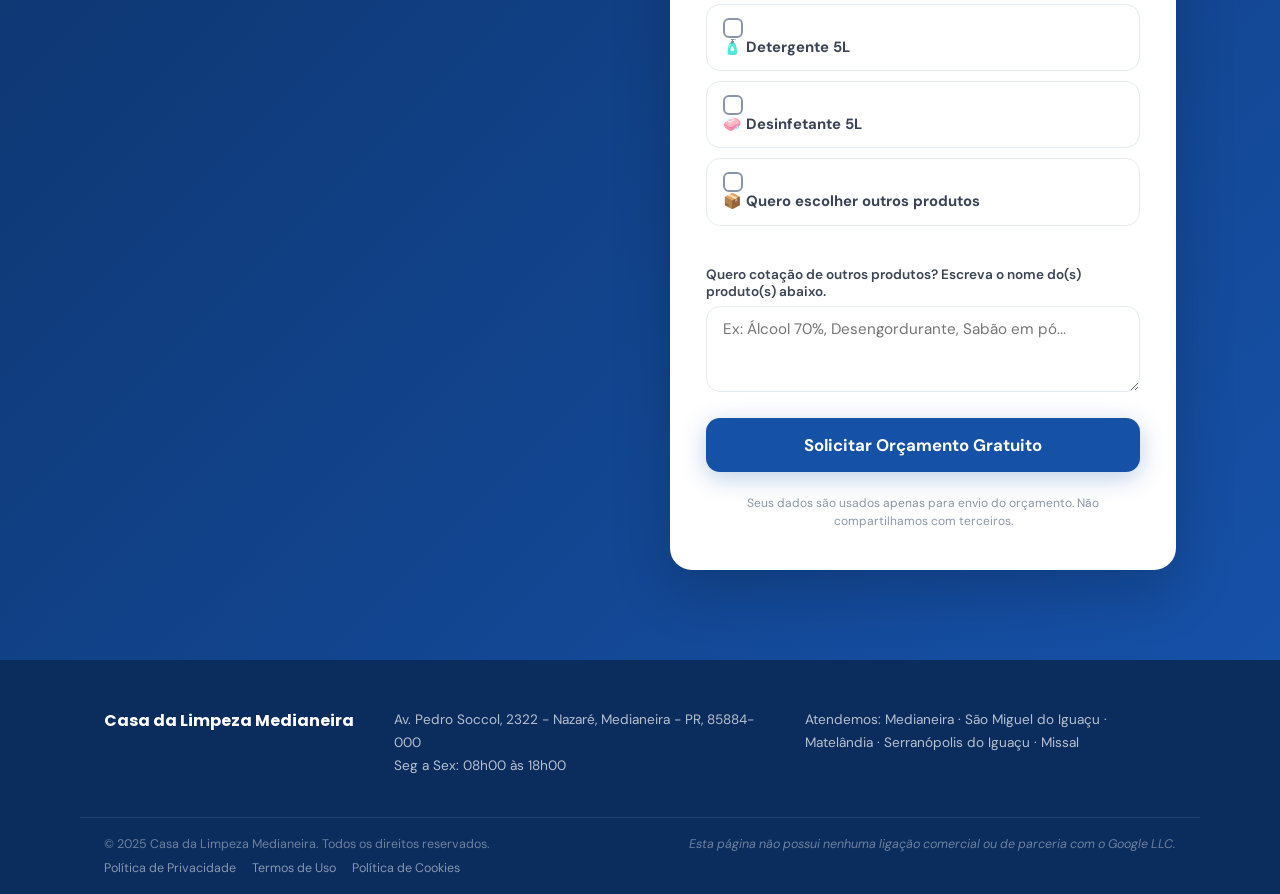
==== commit 4ad62a93: "Update index.html" ====
--- a/index.html
+++ b/index.html
@@ -43,7 +43,7 @@
   <header class="site-header">
     <div class="container header-inner">
       <div class="logo">
-        <img src="img/logo.png" alt="Casa da Limpeza Medianeira" class="logo-img" loading="lazy"
+        <img src="img/logo.webp" alt="Casa da Limpeza Medianeira" class="logo-img" loading="lazy"
              onerror="this.style.display='none';document.querySelector('.logo-text').style.display='block'" />
         <span class="logo-text" style="display:none;">Casa da Limpeza</span>
       </div>
@@ -285,7 +285,7 @@
   <footer class="site-footer">
     <div class="container footer-inner">
       <div class="footer-logo">
-        <img src="img/logo.png" alt="Casa da Limpeza" loading="lazy" onerror="this.style.display='none'" />
+        <img src="img/logo.webp" alt="Casa da Limpeza" loading="lazy" onerror="this.style.display='none'" />
         <span>Casa da Limpeza Medianeira</span>
       </div>
       <div class="footer-info">
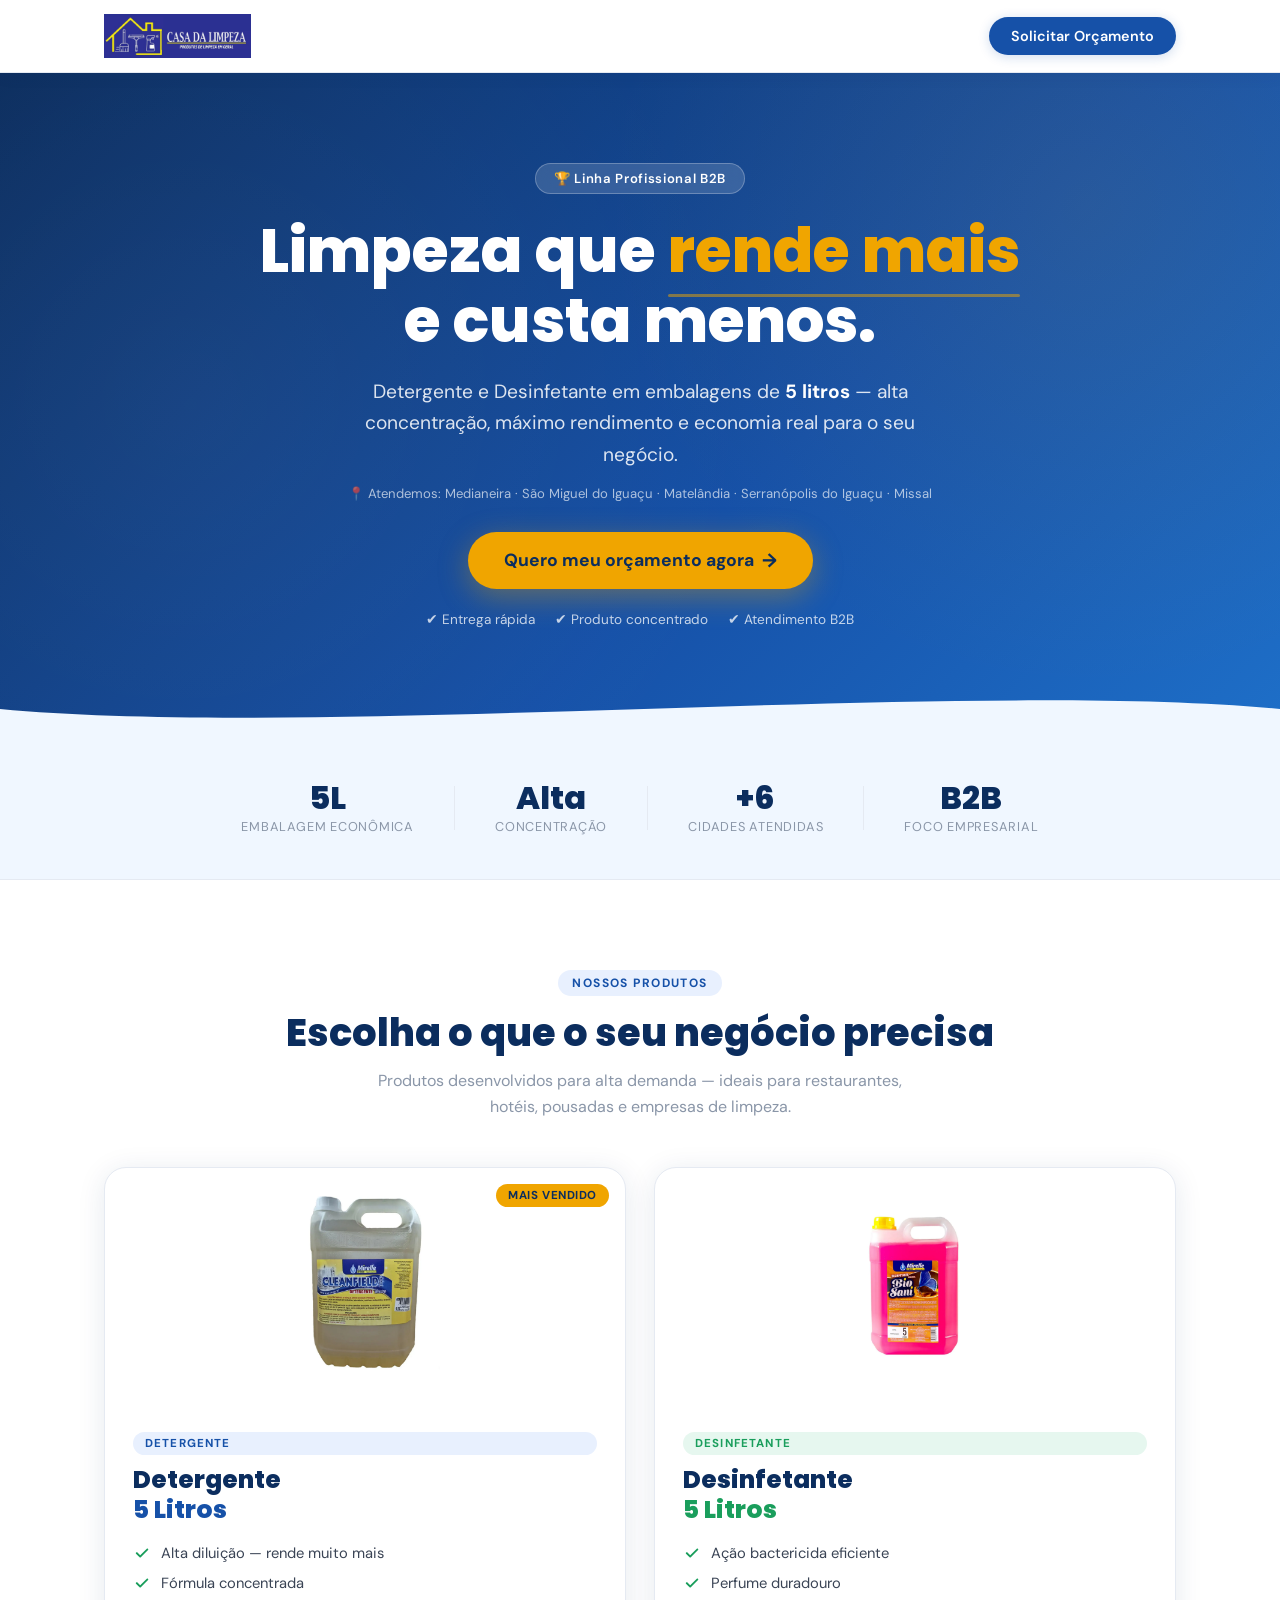
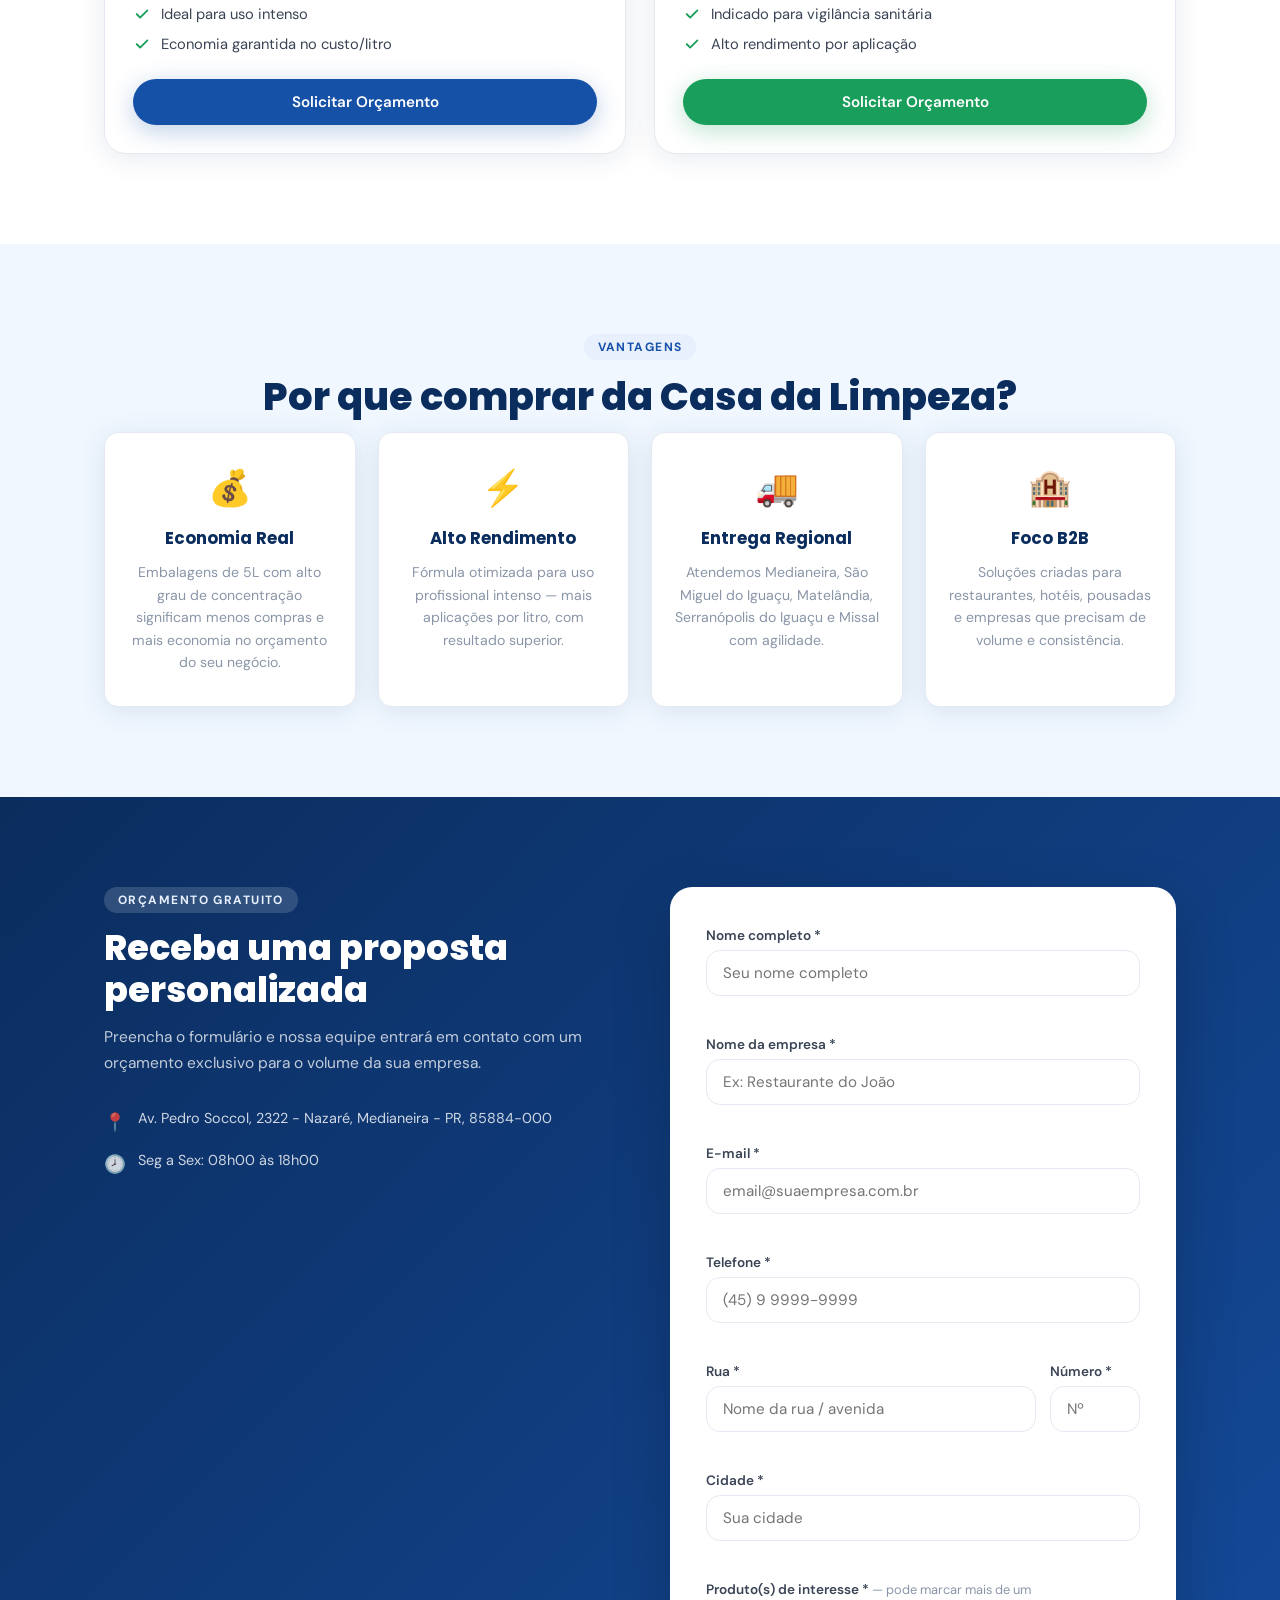
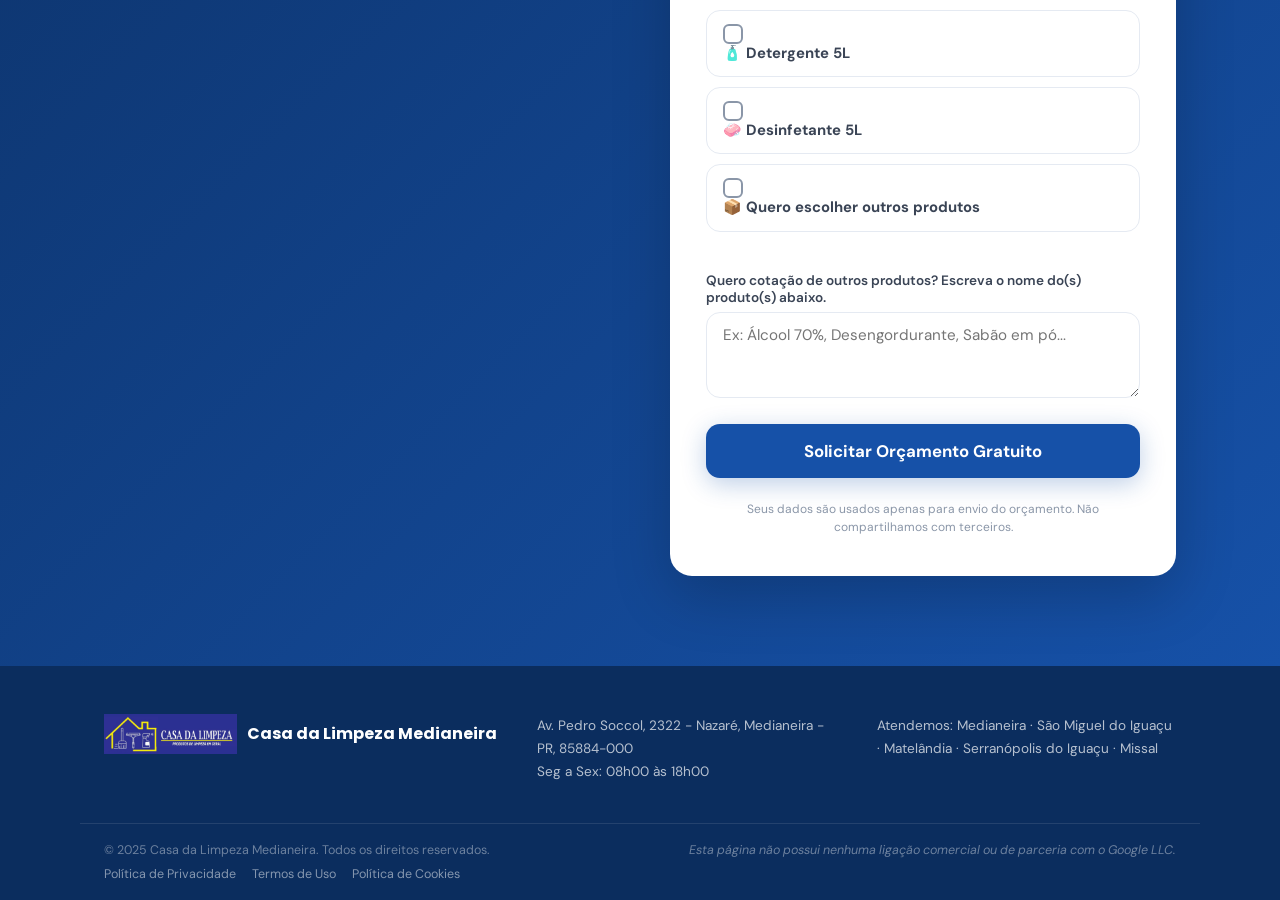
==== commit 1d7de030: "Update index.html" ====
--- a/index.html
+++ b/index.html
@@ -25,6 +25,17 @@
   function gtag(){ dataLayer.push(arguments); }
   gtag('js', new Date());
   gtag('config', 'G-7YTXRVLN77');
+</script>
+
+  <!-- Google tag (gtag.js) -->
+<script async src="https://www.googletagmanager.com/gtag/js?id=AW-17326765748">
+</script>
+<script>
+  window.dataLayer = window.dataLayer || [];
+  function gtag(){dataLayer.push(arguments);}
+  gtag('js', new Date());
+
+  gtag('config', 'AW-17326765748');
 </script>
 <!-- Fim Google Analytics -->
 
